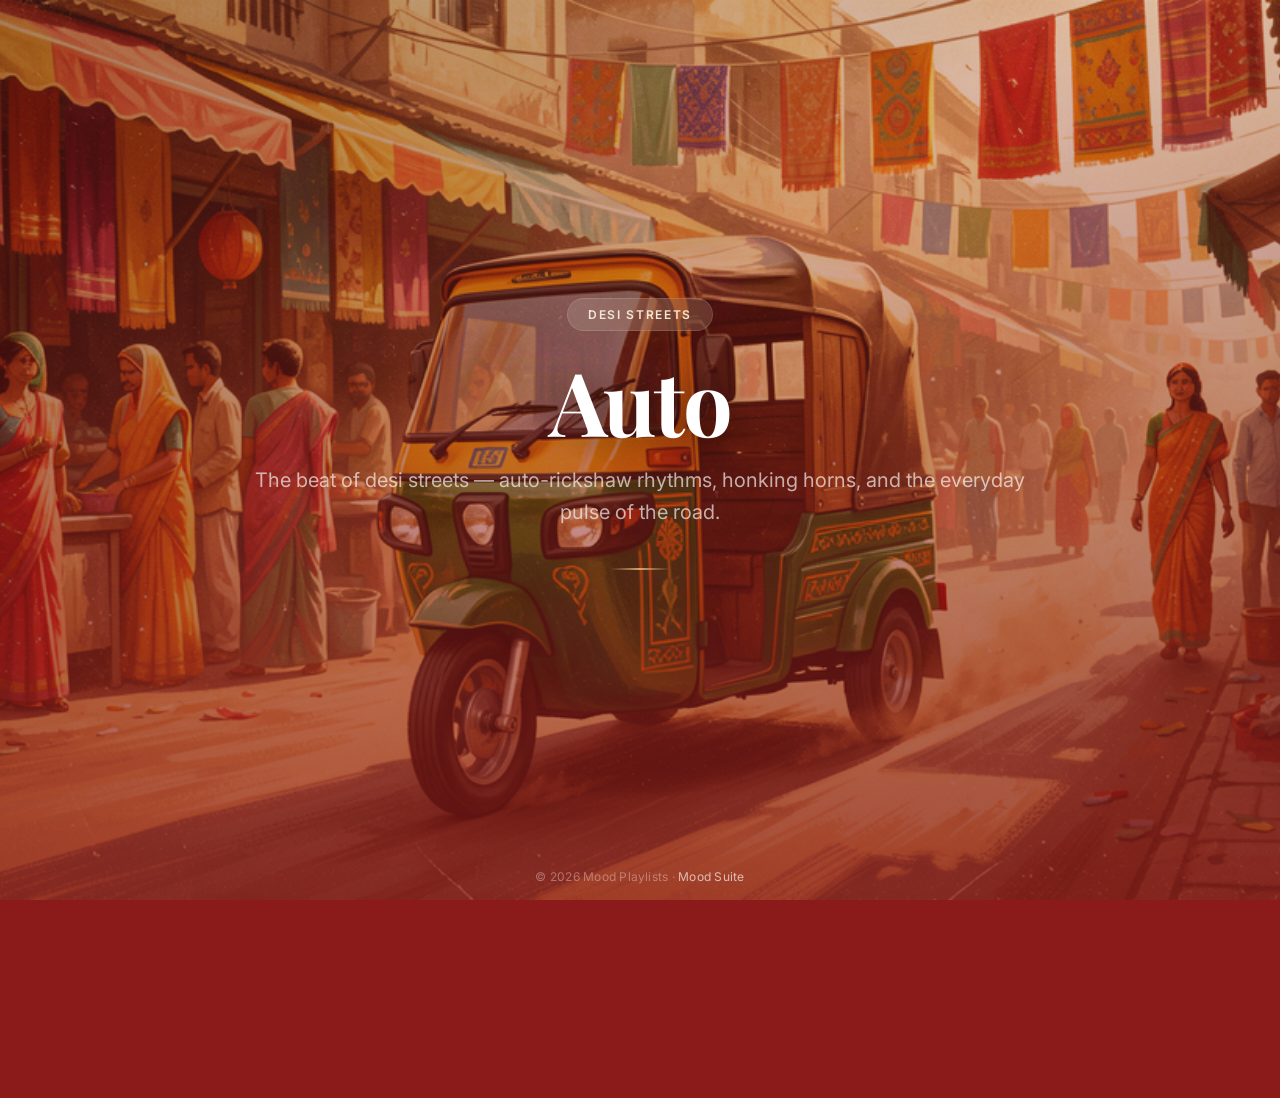
==== auto.html @ 6607609c "fix: rewrite togglePlay logic + add debug logging for playlist playback - Replace cuePlaylist+playVi" ====
<!DOCTYPE html>
<html lang="en">
<head>
    <meta charset="UTF-8">
    <meta name="viewport" content="width=device-width, initial-scale=1.0">
    <title>Auto | Mood Playlists</title>
    <link rel="preconnect" href="https://fonts.googleapis.com">
    <link rel="preconnect" href="https://fonts.gstatic.com" crossorigin>
    <link href="https://fonts.googleapis.com/css2?family=Inter:wght@300;400;500;600;700&family=Playfair+Display:wght@700&family=Poppins:wght@400;500;600;700&display=swap" rel="stylesheet">
    <style>
        *, *::before, *::after {
            box-sizing: border-box;
            margin: 0;
            padding: 0;
        }

        :root {
            --primary: #8B1A1A;
            --secondary: #D4A574;
            --accent: #F5E6D3;
            --accent-muted: rgba(245,230,211,0.15);

            --glass-bg: rgba(255, 255, 255, 0.06);
            --glass-border: rgba(255, 255, 255, 0.12);
            --glass-hover-border: rgba(255, 255, 255, 0.25);

            --text: #FFFFFF;
            --text-muted: rgba(255, 255, 255, 0.65);
            --text-subtle: rgba(255, 255, 255, 0.35);

            --backdrop-blur: 24px;
            --radius-lg: 28px;
            --radius-md: 16px;

            --shadow-glass: 0 8px 32px rgba(0, 0, 0, 0.35), inset 0 1px 0 rgba(255,255,255,0.08);
            --shadow-hover: 0 16px 48px rgba(0, 0, 0, 0.45), inset 0 1px 0 rgba(255,255,255,0.12);
        }

        html, body {
            height: 100%;
            overflow-x: hidden;
        }

        body {
            font-family: 'Inter', system-ui, -apple-system, sans-serif;
            color: var(--text);
            background-color: var(--primary);
            min-height: 100vh;
        }

        /* ── Background layer ── */
        .bg-layer {
            position: fixed;
            inset: 0;
            z-index: -2;
            background-image: url('images/delux-saloon.jpg');
            background-size: cover;
            background-position: center;
            background-repeat: no-repeat;
        }

        .bg-overlay {
            position: fixed;
            inset: 0;
            z-index: -1;
            background:
                linear-gradient(180deg,
                    rgba(139, 26, 26, 0.25) 0%,
                    rgba(139, 26, 26, 0.45) 50%,
                    rgba(139, 26, 26, 0.7) 100%
                ),
                linear-gradient(135deg,
                    rgba(0,0,0,0.3) 0%,
                    transparent 50%,
                    rgba(0,0,0,0.15) 100%
                );
        }

        /* ── Content ── */
        .content {
            position: relative;
            z-index: 10;
            min-height: 100vh;
            display: flex;
            flex-direction: column;
            align-items: center;
            justify-content: center;
            padding: 48px 24px;
            animation: fade-in 0.9s ease-out;
        }

        .hero {
            text-align: center;
            max-width: 780px;
            width: 100%;
        }

        .mood-tag {
            display: inline-block;
            font-size: 0.75rem;
            font-weight: 600;
            letter-spacing: 0.14em;
            text-transform: uppercase;
            padding: 8px 20px;
            border-radius: 999px;
            background: var(--accent-muted);
            border: 1px solid var(--glass-border);
            color: var(--accent);
            margin-bottom: 24px;
            animation: fade-slide-up 0.7s 0.2s both;
            backdrop-filter: blur(var(--backdrop-blur));
        }

        .title {
            font-family: 'Playfair Display', Georgia, serif;
            font-weight: 700;
            font-size: clamp(3rem, 8vw, 5.5rem);
            line-height: 1.05;
            letter-spacing: -0.02em;
            margin-bottom: 16px;
            text-shadow: 0 4px 40px rgba(0, 0, 0, 0.5);
            animation: fade-slide-up 0.8s 0.3s both;
        }

        .subtitle {
            font-family: 'Inter', system-ui, sans-serif;
            font-size: clamp(1rem, 2.5vw, 1.25rem);
            font-weight: 400;
            color: var(--text-muted);
            line-height: 1.6;
            margin-bottom: 40px;
            animation: fade-slide-up 0.8s 0.4s both;
        }

        .divider {
            width: 60px;
            height: 2px;
            margin: 32px auto;
            border-radius: 2px;
            background: linear-gradient(90deg, transparent, var(--secondary), transparent);
            animation: fade-slide-up 0.7s 0.5s both;
        }

        /* ── Radio player ── */
        .radio-player {
            margin-top: 36px;
            width: 100%;
            max-width: 720px;
            background: var(--glass-bg);
            backdrop-filter: blur(var(--backdrop-blur));
            -webkit-backdrop-filter: blur(var(--backdrop-blur));
            border: 1px solid var(--glass-border);
            border-radius: 999px;
            box-shadow: var(--shadow-glass);
            padding: 14px 20px;
            display: flex;
            align-items: center;
            gap: 16px;
            transition: transform 0.35s cubic-bezier(0.34, 1.56, 0.64, 1),
                        box-shadow 0.35s cubic-bezier(0.34, 1.56, 0.64, 1),
                        border-color 0.35s ease;
            animation: fade-slide-up 0.8s 0.55s both;
        }

        .radio-player:hover {
            transform: translateY(-4px);
            box-shadow: var(--shadow-hover);
            border-color: var(--glass-hover-border);
        }

        .radio-art {
            flex-shrink: 0;
            width: 56px;
            height: 56px;
            border-radius: 12px;
            overflow: hidden;
            background: rgba(0,0,0,0.4);
            box-shadow: 0 4px 12px rgba(0,0,0,0.3);
        }

        .radio-art img {
            width: 100%;
            height: 100%;
            object-fit: cover;
            display: block;
            transition: transform 0.4s ease;
        }

        .radio-player:hover .radio-art img {
            transform: scale(1.04);
        }

        .radio-info {
            flex: 1;
            min-width: 0;
            display: flex;
            flex-direction: column;
            gap: 4px;
        }

        .radio-label {
            display: inline-block;
            font-size: 0.65rem;
            font-weight: 600;
            letter-spacing: 0.16em;
            text-transform: uppercase;
            color: var(--secondary);
            opacity: 0.8;
        }

        .radio-title {
            font-family: 'Playfair Display', Georgia, serif;
            font-size: clamp(0.95rem, 2.2vw, 1.15rem);
            font-weight: 700;
            line-height: 1.25;
            color: var(--text);
            white-space: nowrap;
            overflow: hidden;
            text-overflow: ellipsis;
            text-shadow: 0 1px 8px rgba(0,0,0,0.4);
        }

        .radio-progress-wrap {
            display: flex;
            align-items: center;
            gap: 8px;
            margin-top: 2px;
        }

        .radio-progress {
            flex: 1;
            height: 4px;
            border-radius: 4px;
            background: rgba(255,255,255,0.15);
            overflow: hidden;
            cursor: pointer;
            position: relative;
        }

        .radio-progress-fill {
            height: 100%;
            border-radius: 4px;
            background: linear-gradient(90deg, var(--accent), var(--secondary));
            width: 0%;
            transition: width 0.3s linear;
        }

        .radio-time {
            font-size: 0.7rem;
            font-weight: 500;
            color: var(--text-muted);
            font-variant-numeric: tabular-nums;
            letter-spacing: 0.02em;
            white-space: nowrap;
            min-width: 78px;
            text-align: right;
        }

        .radio-controls {
            display: flex;
            align-items: center;
            gap: 6px;
            flex-shrink: 0;
        }

        .radio-btn {
            display: flex;
            align-items: center;
            justify-content: center;
            width: 36px;
            height: 36px;
            border-radius: 50%;
            border: 1px solid var(--glass-border);
            background: rgba(255,255,255,0.04);
            color: var(--text);
            cursor: pointer;
            transition: all 0.2s cubic-bezier(0.34, 1.56, 0.64, 1);
            backdrop-filter: blur(8px);
        }

        .radio-btn:hover {
            background: rgba(255,255,255,0.12);
            border-color: var(--glass-hover-border);
            transform: scale(1.08);
            color: var(--accent);
        }

        .radio-btn:active {
            transform: scale(0.95);
        }

        .radio-btn svg {
            width: 16px;
            height: 16px;
            display: block;
        }

        .radio-play {
            width: 44px;
            height: 44px;
            background: var(--accent);
            border-color: var(--accent);
            color: var(--primary);
            box-shadow: 0 4px 14px rgba(245,230,211,0.25);
        }

        .radio-play:hover {
            background: #fff;
            border-color: #fff;
            color: var(--primary);
            box-shadow: 0 6px 20px rgba(245,230,211,0.4);
        }

        .radio-volume {
            display: flex;
            align-items: center;
            gap: 6px;
            margin-left: 6px;
            padding-left: 12px;
            border-left: 1px solid var(--glass-border);
        }

        .radio-volume svg {
            width: 14px;
            height: 14px;
            color: var(--text-muted);
            flex-shrink: 0;
        }

        .radio-volume-input {
            -webkit-appearance: none;
            appearance: none;
            width: 64px;
            height: 4px;
            border-radius: 4px;
            background: rgba(255,255,255,0.15);
            outline: none;
            cursor: pointer;
        }

        .radio-volume-input::-webkit-slider-thumb {
            -webkit-appearance: none;
            width: 14px;
            height: 14px;
            border-radius: 50%;
            background: var(--accent);
            border: 2px solid rgba(255,255,255,0.3);
            cursor: pointer;
            box-shadow: 0 2px 6px rgba(0,0,0,0.3);
        }

        .radio-volume-input::-moz-range-thumb {
            width: 14px;
            height: 14px;
            border-radius: 50%;
            background: var(--accent);
            border: 2px solid rgba(255,255,255,0.3);
            cursor: pointer;
        }

        .radio-volume-slider {
            width: 64px;
            height: 4px;
            border-radius: 4px;
            background: rgba(255,255,255,0.15);
            position: relative;
            cursor: pointer;
        }

        .radio-volume-fill {
            height: 100%;
            border-radius: 4px;
            background: var(--accent);
            width: 70%;
            transition: width 0.15s ease;
        }

        /* ── Back button ── */
        .back-link {
            display: inline-flex;
            align-items: center;
            gap: 8px;
            margin-top: 28px;
            color: var(--text);
            text-decoration: none;
            font-family: 'Inter', system-ui, sans-serif;
            font-weight: 500;
            font-size: 0.9rem;
            padding: 12px 24px;
            border-radius: 999px;
            border: 1px solid var(--glass-border);
            background: var(--glass-bg);
            backdrop-filter: blur(12px);
            transition: all 0.3s cubic-bezier(0.34, 1.56, 0.64, 1);
            animation: fade-slide-up 0.7s 0.7s both;
            cursor: pointer;
        }

        .back-link:hover {
            background: rgba(255,255,255,0.12);
            border-color: var(--glass-hover-border);
            transform: translateX(-3px);
            box-shadow: 0 4px 16px rgba(0,0,0,0.2);
        }

        .back-link svg {
            width: 18px;
            height: 18px;
            transition: transform 0.3s ease;
        }

        .back-link:hover svg {
            transform: translateX(-3px);
        }

        .video-wrapper {
            position: relative;
            width: 100%;
            aspect-ratio: 16 / 9;
            border-radius: var(--radius-md);
            overflow: hidden;
            background: rgba(0,0,0,0.3);
        }

        .video-wrapper iframe {
            position: absolute;
            inset: 0;
            width: 100%;
            height: 100%;
            border: none;
        }

        /* ── Footer ── */
        .footer {
            position: fixed;
            bottom: 0;
            left: 0;
            right: 0;
            padding: 16px 24px;
            text-align: center;
            font-size: 0.75rem;
            color: var(--text-subtle);
            letter-spacing: 0.02em;
            z-index: 10;
        }

        .footer a {
            color: var(--text-muted);
            text-decoration: none;
            transition: color 0.2s ease;
        }

        .footer a:hover {
            color: var(--accent);
        }

        /* ── Animations ── */
        @keyframes fade-in {
            from { opacity: 0; }
            to   { opacity: 1; }
        }

        @keyframes fade-slide-up {
            from {
                opacity: 0;
                transform: translateY(30px);
            }
            to {
                opacity: 1;
                transform: translateY(0);
            }
        }

        @keyframes float-gentle {
            0%, 100% { transform: translateY(0); }
            50%      { transform: translateY(-8px); }
        }

        /* ── Radio player mobile ── */
        @media (max-width: 640px) {
            .radio-player {
                flex-wrap: wrap;
                border-radius: var(--radius-lg);
                padding: 12px 14px;
                gap: 10px;
            }
            .radio-art {
                width: 48px;
                height: 48px;
            }
            .radio-info {
                min-width: 0;
                flex: 1 1 100%;
                order: 2;
            }
            .radio-controls {
                flex: 1 1 auto;
                justify-content: center;
            }
            .radio-volume {
                display: none;
            }
            .radio-title {
                font-size: 0.95rem;
            }
            .radio-time {
                font-size: 0.65rem;
                min-width: 68px;
            }
        }

        @media (max-width: 640px) {
            .content {
                padding: 32px 16px;
            }
            .glass-card {
                padding: 16px;
            }
            .title {
                letter-spacing: -0.01em;
            }
        }

        /* ── Reduced motion ── */
        @media (prefers-reduced-motion: reduce) {
            .content, .mood-tag, .title, .subtitle, .divider,
            .glass-card, .back-link, .footer {
                animation: none !important;
                transition: none !important;
            }
            .glass-card:hover {
                transform: none !important;
            }
        }
    </style>
</head>
<body>
    <div class="bg-layer" style="background-image:url('images/auto.jpg')" aria-hidden="true"></div>
    <div class="bg-overlay" aria-hidden="true"></div>

    <main class="content">
        <div class="hero">
            <span class="mood-tag">Desi Streets</span>

            <h1 class="title">Auto</h1>
            <p class="subtitle">The beat of desi streets — auto-rickshaw rhythms, honking horns, and the everyday pulse of the road.</p>

            <div class="divider" aria-hidden="true"></div>
        </div>
    </main>

    <!-- ── Radio Player ── -->
    <div class="radio-player" id="radioPlayer">
        <div class="radio-art">
            <img id="RadioArt" src="data:image/svg+xml,%3Csvg xmlns='http://www.w3.org/2000/svg' viewBox='0 0 100 100'%3E%3Crect width='100' height='100' fill='%231a1a2e'/%3E%3Ctext x='50' y='62' text-anchor='middle' fill='%23D4A574' font-family='Inter' font-size='32' font-weight='700'%3E?%3C/text%3E%3C/svg%3E" alt="Now playing cover">
        </div>
        <div class="radio-info">
            <span class="radio-label">Auto Rickshaw radio</span>
            <span id="RadioTitle" class="radio-title">Pick a track to start</span>
            <div class="radio-progress-wrap">
                <div class="radio-progress" id="RadioProgress" role="slider" aria-label="Seek" tabindex="0" aria-valuemin="0" aria-valuemax="100" aria-valuenow="0">
                    <div class="radio-progress-fill" id="RadioProgressFill"></div>
                </div>
                <span class="radio-time" id="RadioTime">0:00 / 0:00</span>
            </div>
        </div>
        <div class="radio-controls">
            <button class="radio-btn" id="RadioPrev" aria-label="Previous track" title="Previous">
                <svg viewBox="0 0 24 24" fill="none" stroke="currentColor" stroke-width="2" stroke-linecap="round" stroke-linejoin="round">
                    <polygon points="19 20 9 12 19 4 19 20" />
                    <line x1="5" y1="19" x2="5" y2="5" />
                </svg>
            </button>
            <button class="radio-btn radio-play" id="RadioPlay" aria-label="Play" title="Play">
                <svg id="RadioPlayIcon" viewBox="0 0 24 24" fill="currentColor" stroke="none">
                    <polygon points="5 3 19 12 5 21 5 3" />
                </svg>
            </button>
            <button class="radio-btn" id="RadioNext" aria-label="Next track" title="Next">
                <svg viewBox="0 0 24 24" fill="none" stroke="currentColor" stroke-width="2" stroke-linecap="round" stroke-linejoin="round">
                    <polygon points="5 4 15 12 5 20 5 4" />
                    <line x1="19" y1="5" x2="19" y2="19" />
                </svg>
            </button>
            <div class="radio-volume">
                <svg viewBox="0 0 24 24" fill="none" stroke="currentColor" stroke-width="2" stroke-linecap="round" stroke-linejoin="round">
                    <polygon points="11 5 6 9 2 9 2 15 6 15 11 19 11 5" />
                    <path d="M19.07 4.93a10 10 0 0 1 0 14.14M15.54 8.46a5 5 0 0 1 0 7.07" />
                </svg>
                <div class="radio-volume-slider" id="radioVolumeSlider" role="slider" aria-label="Volume" tabindex="0">
                    <div class="radio-volume-fill" id="radioVolumeFill"></div>
                </div>
            </div>
        </div>
    </div>

    <a href="index.html" class="back-link">
        <svg viewBox="0 0 24 24" fill="none" stroke="currentColor" stroke-width="2" stroke-linecap="round" stroke-linejoin="round">
            <path d="M19 12H5M12 19l-7-7 7-7" />
        </svg>
        All Moods
    </a>

    <footer class="footer">
        <span>&copy; 2026 Mood Playlists &middot; </span>
        <a href="index.html">Mood Suite</a>
    </footer>

    <!-- ── YouTube IFrame API: Auto Rickshaw radio playlist driver ── -->
    <script>
        (function () {
            'use strict';

            var PLAYLIST_ID = 'PLTJ1PnzCWyFw';

            // Boot the YouTube IFrame API
            var tag = document.createElement('script');
            tag.src = 'https://www.youtube.com/iframe_api';
            tag.async = true;
            document.head.appendChild(tag);

            // ── DOM references ──
            var art = document.getElementById('RadioArt');
            var titleEl = document.getElementById('RadioTitle');
            var progressFill = document.getElementById('RadioProgressFill');
            var progressEl = document.getElementById('RadioProgress');
            var timeEl = document.getElementById('RadioTime');
            var playBtn = document.getElementById('RadioPlay');
            var playIcon = document.getElementById('RadioPlayIcon');
            var prevBtn = document.getElementById('RadioPrev');
            var nextBtn = document.getElementById('RadioNext');
            var volumeSlider = document.getElementById('radioVolumeSlider');
            var volumeFill = document.getElementById('radioVolumeFill');

            // ── Player state ──
            var player = null;
            var tickTimer = null;
            var ready = false;
            var isPlaying = false;

            // ── Helpers ──
            function fmt(sec) {
                if (!sec || !isFinite(sec)) return '0:00';
                sec = Math.max(0, Math.floor(sec));
                var m = Math.floor(sec / 60);
                var s = sec % 60;
                return m + ':' + (s < 10 ? '0' : '') + s;
            }

            function updateVolumeFill(val) {
                var pct = Math.min(100, Math.max(0, parseInt(val, 10) || 0));
                volumeFill.style.width = pct + '%';
            }

            // ── Player lifecycle ──
            function onReady() {
                console.log('[Delux Saloon] onReady — player ready')
                ready = true;
                player.setVolume(70);
                updateVolumeFill(70);
                attachEvents();
                titleEl.textContent = 'Auto Rickshaw radio — tap play';
                art.style.opacity = '1';
                playBtn.disabled = false;
                playBtn.style.opacity = '1';
            }

            function attachEvents() {
                playBtn.addEventListener('click', togglePlay);
                prevBtn.addEventListener('click', prevTrack);
                nextBtn.addEventListener('click', nextTrack);
                volumeSlider.addEventListener('click', handleVolumeClick);
                volumeSlider.addEventListener('keydown', handleVolumeKey);
                progressEl.addEventListener('click', handleSeek);
                progressEl.addEventListener('keydown', handleSeekKey);
                document.addEventListener('keydown', handleGlobalKey);
            }

            function handleGlobalKey(e) {
                if (e.code === 'Space' && e.target.tagName !== 'INPUT' && e.target.tagName !== 'TEXTAREA') {
                    e.preventDefault();
                    togglePlay();
                    } catch (e) {
                        console.warn('[$f] playVideo retry with loadPlaylist', e);
                        player.loadPlaylist({ list: PLAYLIST_ID });
                    }
                }
            }

            function detachEvents() {
                playBtn.removeEventListener('click', togglePlay);
                prevBtn.removeEventListener('click', prevTrack);
                nextBtn.removeEventListener('click', nextTrack);
                volumeSlider.removeEventListener('click', handleVolumeClick);
                volumeSlider.removeEventListener('keydown', handleVolumeKey);
                progressEl.removeEventListener('click', handleSeek);
                progressEl.removeEventListener('keydown', handleSeekKey);
                document.removeEventListener('keydown', handleGlobalKey);
            }

            function onStateChange(e) {
                console.log('[Delux Saloon] stateChange: PLAYING (1)');
                if (e.data === 1) { // PLAYING
                    isPlaying = true;
                    showPlayPauseIcon(false);
                    startTick();
                    refreshTrackInfo();
                    var d = player.getDuration();
                    if (isFinite(d)) {
                        timeEl.textContent = fmt(player.getCurrentTime()) + ' / ' + fmt(d);
                        } catch (e) {
                        console.warn('[$f] playVideo retry with loadPlaylist', e);
                        player.loadPlaylist({ list: PLAYLIST_ID });
                    }
                }
                    } catch (e) {
                        console.warn('[$f] playVideo retry with loadPlaylist', e);
                        player.loadPlaylist({ list: PLAYLIST_ID });
                    }
                } else if (e.data === 2) { // PAUSED
                    console.log('[Delux Saloon] stateChange: PAUSED (2)')
                    isPlaying = false;
                    showPlayPauseIcon(true);
                    stopTick();
                    timeEl.textContent = fmt(player.getCurrentTime()) + ' / ' + fmt(player.getDuration());
                    } catch (e) {
                        console.warn('[$f] playVideo retry with loadPlaylist', e);
                        player.loadPlaylist({ list: PLAYLIST_ID });
                    }
                } else if (e.data === 0) { // ENDED
                    console.log('[Delux Saloon] stateChange: ENDED (0)')
                    nextTrack();
                    } catch (e) {
                        console.warn('[$f] playVideo retry with loadPlaylist', e);
                        player.loadPlaylist({ list: PLAYLIST_ID });
                    }
                }
            }

            function refreshTrackInfo() {
                if (!player) return;
                var data = player.getVideoData();
                if (data && data.title) {
                    titleEl.textContent = data.title.length > 80 ? data.title.slice(0, 80) + '…' : data.title;
                    } catch (e) {
                        console.warn('[$f] playVideo retry with loadPlaylist', e);
                        player.loadPlaylist({ list: PLAYLIST_ID });
                    }
                }
                var tn = (data && data.thumbnail && data.thumbnail.thumbnails) ?
                    (data.thumbnail.thumbnails[1] || data.thumbnail.thumbnails[0]) : null;
                if (tn && tn.url) {
                    art.src = tn.url + '?v=' + (new Date()).getTime();
                    art.style.opacity = '1';
                    } catch (e) {
                        console.warn('[$f] playVideo retry with loadPlaylist', e);
                        player.loadPlaylist({ list: PLAYLIST_ID });
                    }
                }
            }

            function showPlayPauseIcon(showPlay) {
                if (showPlay) {
                    playIcon.innerHTML = '<polygon points="5 3 19 12 5 21 5 3"/>';
                    playBtn.setAttribute('aria-label', 'Play');
                    playBtn.title = 'Play';
                    } catch (e) {
                        console.warn('[$f] playVideo retry with loadPlaylist', e);
                        player.loadPlaylist({ list: PLAYLIST_ID });
                    }
                } else {
                    playIcon.innerHTML = '<polygon points="8 5 19 12 8 19 8 5"/>';
                    playBtn.setAttribute('aria-label', 'Pause');
                    playBtn.title = 'Pause';
                    } catch (e) {
                        console.warn('[$f] playVideo retry with loadPlaylist', e);
                        player.loadPlaylist({ list: PLAYLIST_ID });
                    }
                }
            }

            function togglePlay() {
                console.log('[Delux Saloon] togglePlay called, state:', player ? player.getPlayerState() : 'no player');
                if (!player || !ready) return;
                var st = player.getPlayerState();
                if (st === 1) {
                    player.pauseVideo();
                    return;
                    } catch (e) {
                        console.warn('[$f] playVideo retry with loadPlaylist', e);
                        player.loadPlaylist({ list: PLAYLIST_ID });
                    }
                }
                if (st === 0 || st === 5) {
                    try {
                        player.playVideo();
                        } catch (e) {
                        console.warn('[$f] playVideo retry with loadPlaylist', e);
                        player.loadPlaylist({ list: PLAYLIST_ID });
                    }
                }
                    player.playVideo();
                    } catch (e) {
                        console.warn('[$f] playVideo retry with loadPlaylist', e);
                        player.loadPlaylist({ list: PLAYLIST_ID });
                    }
                }
            }

            function prevTrack() {
                if (!player || !ready) return;
                var st = player.getPlayerState();
                if (st === 1 || st === 2) {
                    player.prevVideo();
                    } catch (e) {
                        console.warn('[$f] playVideo retry with loadPlaylist', e);
                        player.loadPlaylist({ list: PLAYLIST_ID });
                    }
                } else {
                    togglePlay();
                    } catch (e) {
                        console.warn('[$f] playVideo retry with loadPlaylist', e);
                        player.loadPlaylist({ list: PLAYLIST_ID });
                    }
                }
            }

            function nextTrack() {
                if (!player || !ready) return;
                var st = player.getPlayerState();
                if (st === 1 || st === 2) {
                    player.nextVideo();
                    } catch (e) {
                        console.warn('[$f] playVideo retry with loadPlaylist', e);
                        player.loadPlaylist({ list: PLAYLIST_ID });
                    }
                } else {
                    togglePlay();
                    } catch (e) {
                        console.warn('[$f] playVideo retry with loadPlaylist', e);
                        player.loadPlaylist({ list: PLAYLIST_ID });
                    }
                }
            }

            // ── Progress bar ──
            function handleSeek(e) {
                if (!player || !player.getDuration) return;
                var rect = progressEl.getBoundingClientRect();
                var frac = Math.max(0, Math.min(1, (e.clientX - rect.left) / rect.width));
                var d = player.getDuration();
                if (isFinite(d) && d > 0) player.seekTo(frac * d, true);
            }

            function handleSeekKey(e) {
                if (e.key === 'ArrowRight' || e.key === 'ArrowLeft') {
                    e.preventDefault();
                    var d = player.getDuration();
                    var t = player.getCurrentTime();
                    if (isFinite(d) && d > 0) {
                        var delta = d * 0.05;
                        var nt = e.key === 'ArrowRight' ? Math.min(d, t + delta) : Math.max(0, t - delta);
                        player.seekTo(nt, true);
                        } catch (e) {
                        console.warn('[$f] playVideo retry with loadPlaylist', e);
                        player.loadPlaylist({ list: PLAYLIST_ID });
                    }
                }
                    } catch (e) {
                        console.warn('[$f] playVideo retry with loadPlaylist', e);
                        player.loadPlaylist({ list: PLAYLIST_ID });
                    }
                }
            }

            // ── Volume ──
            function handleVolumeClick(e) {
                if (!player) return;
                var rect = volumeSlider.getBoundingClientRect();
                var pct = Math.max(0, Math.min(100, ((e.clientX - rect.left) / rect.width) * 100));
                player.setVolume(pct);
                updateVolumeFill(pct);
            }

            function handleVolumeKey(e) {
                if (!player) return;
                var cur = player.getVolume();
                if (e.key === 'ArrowRight' || e.key === 'ArrowUp') {
                    e.preventDefault();
                    var nv = Math.min(100, cur + 5);
                    player.setVolume(nv);
                    updateVolumeFill(nv);
                    } catch (e) {
                        console.warn('[$f] playVideo retry with loadPlaylist', e);
                        player.loadPlaylist({ list: PLAYLIST_ID });
                    }
                } else if (e.key === 'ArrowLeft' || e.key === 'ArrowDown') {
                    e.preventDefault();
                    var nv = Math.max(0, cur - 5);
                    player.setVolume(nv);
                    updateVolumeFill(nv);
                    } catch (e) {
                        console.warn('[$f] playVideo retry with loadPlaylist', e);
                        player.loadPlaylist({ list: PLAYLIST_ID });
                    }
                }
            }

            // ── Progress tick ──
            function startTick() {
                stopTick();
                tickTimer = setInterval(function () {
                    if (!player || !isPlaying) return;
                    var t = player.getCurrentTime();
                    var d = player.getDuration();
                    if (isFinite(d) && d > 0 && isFinite(t)) {
                        var pct = (t / d) * 100;
                        progressFill.style.width = pct + '%';
                        progressEl.setAttribute('aria-valuenow', Math.round(pct));
                        timeEl.textContent = fmt(t) + ' / ' + fmt(d);
                        } catch (e) {
                        console.warn('[$f] playVideo retry with loadPlaylist', e);
                        player.loadPlaylist({ list: PLAYLIST_ID });
                    }
                }
                    } catch (e) {
                        console.warn('[$f] playVideo retry with loadPlaylist', e);
                        player.loadPlaylist({ list: PLAYLIST_ID });
                    }
                }, 700);
            }

            function stopTick() {
                if (tickTimer) { clearInterval(tickTimer); tickTimer = null; }
            }

            // ── YouTube IFrame API ready ──
            window.onYouTubeIframeAPIReady = function () {
                var wrap = document.createElement('div');
                wrap.id = 'ytEmbed';
                wrap.style.cssText = 'position:absolute;opacity:0;pointer-events:none;width:32px;height:32px;overflow:hidden;';
                document.body.appendChild(wrap);
                player = new YT.Player('ytEmbed', {
                    height: '1', width: '1',
                    videoId: 'N0jnLZxYwYc',
                    playerVars: {
                        playlist: PLAYLIST_ID,
                        autoplay: 0,
                        controls: 0,
                        modestbranding: 1,
                        iv_load_policy: 3,
                        disablekb: 1,
                        fs: 0,
                        enablejsapi: 1,
                        showinfo: 0,
                        rel: 0,
                        playsinline: 1,
                        origin: window.location.origin
                        } catch (e) {
                        console.warn('[$f] playVideo retry with loadPlaylist', e);
                        player.loadPlaylist({ list: PLAYLIST_ID });
                    }
                },
                    events: {
                        onReady: onReady,
                        onStateChange: onStateChange
                        } catch (e) {
                        console.warn('[$f] playVideo retry with loadPlaylist', e);
                        player.loadPlaylist({ list: PLAYLIST_ID });
                    }
                }
                    } catch (e) {
                        console.warn('[$f] playVideo retry with loadPlaylist', e);
                        player.loadPlaylist({ list: PLAYLIST_ID });
                    }
                });
            };
        })();
    </script>
</body>
</html>
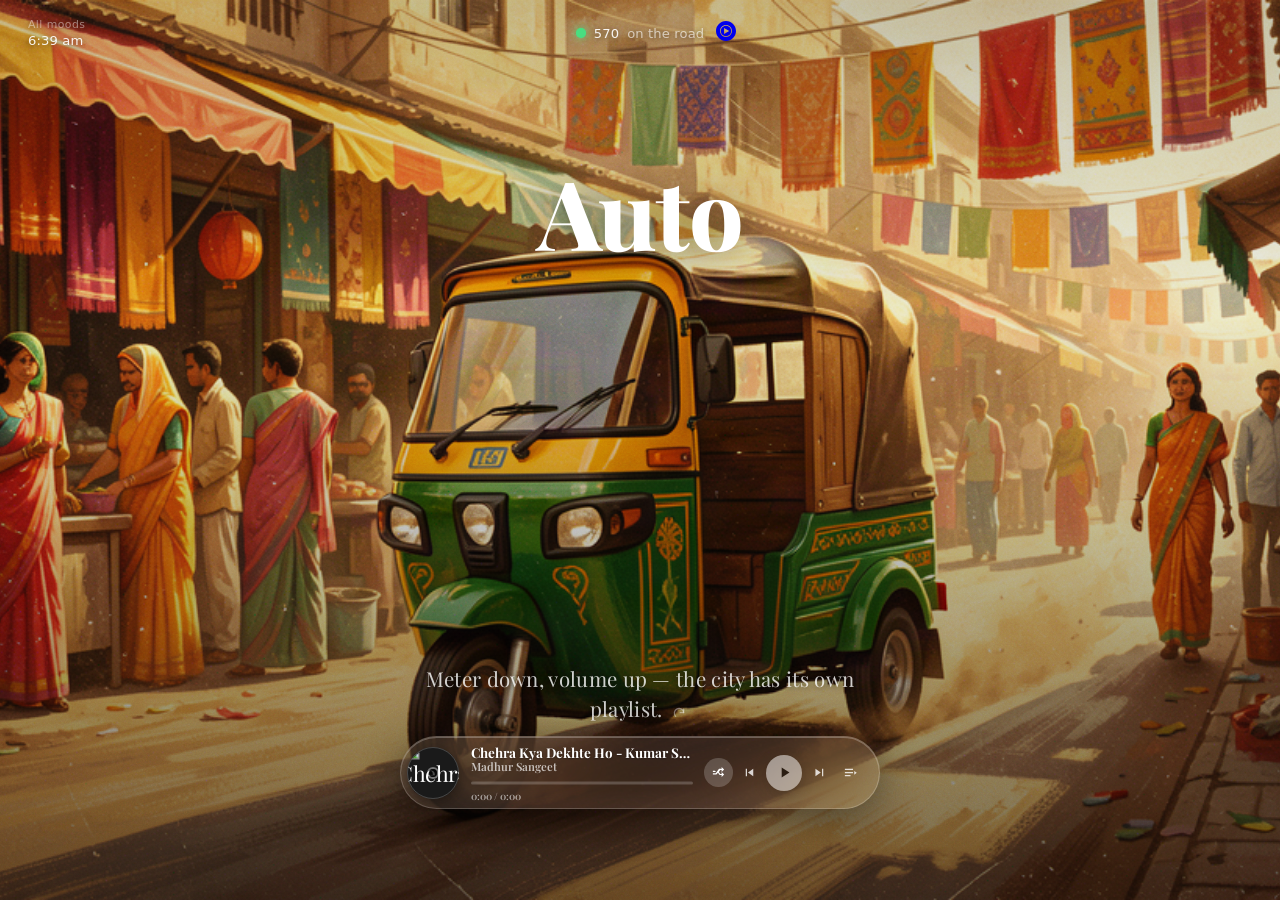
==== commit b10a13b9: "Unify all mood pages on shared truck-style player and fix playlists. Add mood.css/mood-player.js doc" ====
--- a/auto.html
+++ b/auto.html
@@ -1,981 +1,172 @@
 <!DOCTYPE html>
 <html lang="en">
-<head>
-    <meta charset="UTF-8">
-    <meta name="viewport" content="width=device-width, initial-scale=1.0">
+  <head>
+    <meta charset="utf-8" />
+    <meta name="viewport" content="width=device-width, initial-scale=1, viewport-fit=cover" />
     <title>Auto | Mood Playlists</title>
-    <link rel="preconnect" href="https://fonts.googleapis.com">
-    <link rel="preconnect" href="https://fonts.gstatic.com" crossorigin>
-    <link href="https://fonts.googleapis.com/css2?family=Inter:wght@300;400;500;600;700&family=Playfair+Display:wght@700&family=Poppins:wght@400;500;600;700&display=swap" rel="stylesheet">
-    <style>
-        *, *::before, *::after {
-            box-sizing: border-box;
-            margin: 0;
-            padding: 0;
-        }
+    <meta
+      name="description"
+      content="The beat of desi streets — auto-rickshaw rhythms, busy bazaars, honking horns, and the everyday pulse of the road."
+    />
+    <meta name="theme-color" content="#243550" />
+    <link rel="preconnect" href="https://fonts.googleapis.com" />
+    <link rel="preconnect" href="https://fonts.gstatic.com" crossorigin />
+    <link
+      href="https://fonts.googleapis.com/css2?family=Inter:wght@400;500;600&family=Playfair+Display:wght@700&display=swap"
+      rel="stylesheet"
+    />
+    <link rel="stylesheet" href="mood.css" />
+    <link rel="stylesheet" href="auto.css" />
+  </head>
+  <body>
+    <div class="bg" aria-hidden="true">
+      <div class="bg__layer bg__layer--1 is-active"></div>
+      <div class="bg__scrim"></div>
+    </div>
+    <div class="grain" aria-hidden="true"></div>
 
-        :root {
-            --primary: #8B1A1A;
-            --secondary: #D4A574;
-            --accent: #F5E6D3;
-            --accent-muted: rgba(245,230,211,0.15);
+    <div class="yt-host" aria-hidden="true"><div id="yt-player"></div></div>
 
-            --glass-bg: rgba(255, 255, 255, 0.06);
-            --glass-border: rgba(255, 255, 255, 0.12);
-            --glass-hover-border: rgba(255, 255, 255, 0.25);
+    <header class="topbar">
+      <div class="topbar-start">
+        <a class="home" href="index.html">All moods</a>
+        <div class="clock" id="clock" aria-label="Current time"></div>
+      </div>
 
-            --text: #FFFFFF;
-            --text-muted: rgba(255, 255, 255, 0.65);
-            --text-subtle: rgba(255, 255, 255, 0.35);
+      <div class="presence" aria-live="polite">
+        <span class="presence__dot" aria-hidden="true"></span>
+        <span class="presence__count" id="listeners">428</span>
+        <span class="presence__label">on the road</span>
+      </div>
 
-            --backdrop-blur: 24px;
-            --radius-lg: 28px;
-            --radius-md: 16px;
+      <nav class="links" aria-label="Listen elsewhere">
+        <a
+          class="link"
+          id="link-ytm"
+          href="https://music.youtube.com/playlist?list=PLTJ1PnzCWyFw"
+          target="_blank"
+          rel="noopener noreferrer"
+          aria-label="Open the playlist on YouTube Music"
+          title="Open the playlist on YouTube Music"
+        >
+          <svg viewBox="0 0 24 24" width="20" height="20" fill="currentColor" aria-hidden="true">
+            <path
+              d="M12 0C5.376 0 0 5.376 0 12s5.376 12 12 12 12-5.376 12-12S18.624 0 12 0zm0 19.104c-3.924 0-7.104-3.18-7.104-7.104S8.076 4.896 12 4.896s7.104 3.18 7.104 7.104-3.18 7.104-7.104 7.104zm0-13.332c-3.432 0-6.228 2.796-6.228 6.228S8.568 18.228 12 18.228s6.228-2.796 6.228-6.228S15.432 5.772 12 5.772zM9.684 15.54V8.46L15.816 12l-6.132 3.54z"
+            />
+          </svg>
+        </a>
+      </nav>
+    </header>
 
-            --shadow-glass: 0 8px 32px rgba(0, 0, 0, 0.35), inset 0 1px 0 rgba(255,255,255,0.08);
-            --shadow-hover: 0 16px 48px rgba(0, 0, 0, 0.45), inset 0 1px 0 rgba(255,255,255,0.12);
-        }
+    <main>
+      <h1 class="logo">
+        Auto
+        <span class="sr-only">Auto — desi street radio</span>
+      </h1>
 
-        html, body {
-            height: 100%;
-            overflow-x: hidden;
-        }
+      <div class="dock">
+        <section class="list" id="list" aria-label="Playlist">
+          <ol id="listItems"></ol>
+        </section>
 
-        body {
-            font-family: 'Inter', system-ui, -apple-system, sans-serif;
-            color: var(--text);
-            background-color: var(--primary);
-            min-height: 100vh;
-        }
+        <p class="bumper">
+          <span class="bumper__text" id="bumperText" aria-live="polite"
+            >Meter down, volume up — the city has its own playlist.</span
+          ><button class="bumper__next" id="bumperNext" type="button" aria-label="Another line">
+            <svg viewBox="0 0 24 24" width="14" height="14" fill="none" stroke="currentColor" stroke-width="2.2" stroke-linecap="round" stroke-linejoin="round" aria-hidden="true">
+              <path d="M20 11.5A8 8 0 106.3 17.7" />
+              <path d="M20 5.5v6h-6" />
+            </svg>
+          </button>
+        </p>
 
-        /* ── Background layer ── */
-        .bg-layer {
-            position: fixed;
-            inset: 0;
-            z-index: -2;
-            background-image: url('images/delux-saloon.jpg');
-            background-size: cover;
-            background-position: center;
-            background-repeat: no-repeat;
-        }
+        <section class="player" id="player" aria-label="Player">
+          <div class="disc" id="disc">
+            <div class="disc__ring">
+              <img id="cover" class="disc__art" alt="" src="" />
+            </div>
+            <span class="disc__hub" aria-hidden="true"></span>
+          </div>
 
-        .bg-overlay {
-            position: fixed;
-            inset: 0;
-            z-index: -1;
-            background:
-                linear-gradient(180deg,
-                    rgba(139, 26, 26, 0.25) 0%,
-                    rgba(139, 26, 26, 0.45) 50%,
-                    rgba(139, 26, 26, 0.7) 100%
-                ),
-                linear-gradient(135deg,
-                    rgba(0,0,0,0.3) 0%,
-                    transparent 50%,
-                    rgba(0,0,0,0.15) 100%
-                );
-        }
+          <div class="meta">
+            <p class="meta__title" id="title">Loading the cassette</p>
+            <p class="meta__artist" id="artist">&nbsp;</p>
 
-        /* ── Content ── */
-        .content {
-            position: relative;
-            z-index: 10;
-            min-height: 100vh;
-            display: flex;
-            flex-direction: column;
-            align-items: center;
-            justify-content: center;
-            padding: 48px 24px;
-            animation: fade-in 0.9s ease-out;
-        }
+            <div
+              class="seek"
+              id="seek"
+              role="slider"
+              tabindex="0"
+              aria-label="Seek"
+              aria-valuemin="0"
+              aria-valuemax="100"
+              aria-valuenow="0"
+            >
+              <div class="seek__rail"><div class="seek__fill" id="seekFill"></div></div>
+              <div class="seek__knob" id="seekKnob"></div>
+            </div>
+            <div class="time"><span id="tCur">0:00</span> / <span id="tDur">0:00</span></div>
+          </div>
 
-        .hero {
-            text-align: center;
-            max-width: 780px;
-            width: 100%;
-        }
-
-        .mood-tag {
-            display: inline-block;
-            font-size: 0.75rem;
-            font-weight: 600;
-            letter-spacing: 0.14em;
-            text-transform: uppercase;
-            padding: 8px 20px;
-            border-radius: 999px;
-            background: var(--accent-muted);
-            border: 1px solid var(--glass-border);
-            color: var(--accent);
-            margin-bottom: 24px;
-            animation: fade-slide-up 0.7s 0.2s both;
-            backdrop-filter: blur(var(--backdrop-blur));
-        }
-
-        .title {
-            font-family: 'Playfair Display', Georgia, serif;
-            font-weight: 700;
-            font-size: clamp(3rem, 8vw, 5.5rem);
-            line-height: 1.05;
-            letter-spacing: -0.02em;
-            margin-bottom: 16px;
-            text-shadow: 0 4px 40px rgba(0, 0, 0, 0.5);
-            animation: fade-slide-up 0.8s 0.3s both;
-        }
-
-        .subtitle {
-            font-family: 'Inter', system-ui, sans-serif;
-            font-size: clamp(1rem, 2.5vw, 1.25rem);
-            font-weight: 400;
-            color: var(--text-muted);
-            line-height: 1.6;
-            margin-bottom: 40px;
-            animation: fade-slide-up 0.8s 0.4s both;
-        }
-
-        .divider {
-            width: 60px;
-            height: 2px;
-            margin: 32px auto;
-            border-radius: 2px;
-            background: linear-gradient(90deg, transparent, var(--secondary), transparent);
-            animation: fade-slide-up 0.7s 0.5s both;
-        }
-
-        /* ── Radio player ── */
-        .radio-player {
-            margin-top: 36px;
-            width: 100%;
-            max-width: 720px;
-            background: var(--glass-bg);
-            backdrop-filter: blur(var(--backdrop-blur));
-            -webkit-backdrop-filter: blur(var(--backdrop-blur));
-            border: 1px solid var(--glass-border);
-            border-radius: 999px;
-            box-shadow: var(--shadow-glass);
-            padding: 14px 20px;
-            display: flex;
-            align-items: center;
-            gap: 16px;
-            transition: transform 0.35s cubic-bezier(0.34, 1.56, 0.64, 1),
-                        box-shadow 0.35s cubic-bezier(0.34, 1.56, 0.64, 1),
-                        border-color 0.35s ease;
-            animation: fade-slide-up 0.8s 0.55s both;
-        }
-
-        .radio-player:hover {
-            transform: translateY(-4px);
-            box-shadow: var(--shadow-hover);
-            border-color: var(--glass-hover-border);
-        }
-
-        .radio-art {
-            flex-shrink: 0;
-            width: 56px;
-            height: 56px;
-            border-radius: 12px;
-            overflow: hidden;
-            background: rgba(0,0,0,0.4);
-            box-shadow: 0 4px 12px rgba(0,0,0,0.3);
-        }
-
-        .radio-art img {
-            width: 100%;
-            height: 100%;
-            object-fit: cover;
-            display: block;
-            transition: transform 0.4s ease;
-        }
-
-        .radio-player:hover .radio-art img {
-            transform: scale(1.04);
-        }
-
-        .radio-info {
-            flex: 1;
-            min-width: 0;
-            display: flex;
-            flex-direction: column;
-            gap: 4px;
-        }
-
-        .radio-label {
-            display: inline-block;
-            font-size: 0.65rem;
-            font-weight: 600;
-            letter-spacing: 0.16em;
-            text-transform: uppercase;
-            color: var(--secondary);
-            opacity: 0.8;
-        }
-
-        .radio-title {
-            font-family: 'Playfair Display', Georgia, serif;
-            font-size: clamp(0.95rem, 2.2vw, 1.15rem);
-            font-weight: 700;
-            line-height: 1.25;
-            color: var(--text);
-            white-space: nowrap;
-            overflow: hidden;
-            text-overflow: ellipsis;
-            text-shadow: 0 1px 8px rgba(0,0,0,0.4);
-        }
-
-        .radio-progress-wrap {
-            display: flex;
-            align-items: center;
-            gap: 8px;
-            margin-top: 2px;
-        }
-
-        .radio-progress {
-            flex: 1;
-            height: 4px;
-            border-radius: 4px;
-            background: rgba(255,255,255,0.15);
-            overflow: hidden;
-            cursor: pointer;
-            position: relative;
-        }
-
-        .radio-progress-fill {
-            height: 100%;
-            border-radius: 4px;
-            background: linear-gradient(90deg, var(--accent), var(--secondary));
-            width: 0%;
-            transition: width 0.3s linear;
-        }
-
-        .radio-time {
-            font-size: 0.7rem;
-            font-weight: 500;
-            color: var(--text-muted);
-            font-variant-numeric: tabular-nums;
-            letter-spacing: 0.02em;
-            white-space: nowrap;
-            min-width: 78px;
-            text-align: right;
-        }
-
-        .radio-controls {
-            display: flex;
-            align-items: center;
-            gap: 6px;
-            flex-shrink: 0;
-        }
-
-        .radio-btn {
-            display: flex;
-            align-items: center;
-            justify-content: center;
-            width: 36px;
-            height: 36px;
-            border-radius: 50%;
-            border: 1px solid var(--glass-border);
-            background: rgba(255,255,255,0.04);
-            color: var(--text);
-            cursor: pointer;
-            transition: all 0.2s cubic-bezier(0.34, 1.56, 0.64, 1);
-            backdrop-filter: blur(8px);
-        }
-
-        .radio-btn:hover {
-            background: rgba(255,255,255,0.12);
-            border-color: var(--glass-hover-border);
-            transform: scale(1.08);
-            color: var(--accent);
-        }
-
-        .radio-btn:active {
-            transform: scale(0.95);
-        }
-
-        .radio-btn svg {
-            width: 16px;
-            height: 16px;
-            display: block;
-        }
-
-        .radio-play {
-            width: 44px;
-            height: 44px;
-            background: var(--accent);
-            border-color: var(--accent);
-            color: var(--primary);
-            box-shadow: 0 4px 14px rgba(245,230,211,0.25);
-        }
-
-        .radio-play:hover {
-            background: #fff;
-            border-color: #fff;
-            color: var(--primary);
-            box-shadow: 0 6px 20px rgba(245,230,211,0.4);
-        }
-
-        .radio-volume {
-            display: flex;
-            align-items: center;
-            gap: 6px;
-            margin-left: 6px;
-            padding-left: 12px;
-            border-left: 1px solid var(--glass-border);
-        }
-
-        .radio-volume svg {
-            width: 14px;
-            height: 14px;
-            color: var(--text-muted);
-            flex-shrink: 0;
-        }
-
-        .radio-volume-input {
-            -webkit-appearance: none;
-            appearance: none;
-            width: 64px;
-            height: 4px;
-            border-radius: 4px;
-            background: rgba(255,255,255,0.15);
-            outline: none;
-            cursor: pointer;
-        }
-
-        .radio-volume-input::-webkit-slider-thumb {
-            -webkit-appearance: none;
-            width: 14px;
-            height: 14px;
-            border-radius: 50%;
-            background: var(--accent);
-            border: 2px solid rgba(255,255,255,0.3);
-            cursor: pointer;
-            box-shadow: 0 2px 6px rgba(0,0,0,0.3);
-        }
-
-        .radio-volume-input::-moz-range-thumb {
-            width: 14px;
-            height: 14px;
-            border-radius: 50%;
-            background: var(--accent);
-            border: 2px solid rgba(255,255,255,0.3);
-            cursor: pointer;
-        }
-
-        .radio-volume-slider {
-            width: 64px;
-            height: 4px;
-            border-radius: 4px;
-            background: rgba(255,255,255,0.15);
-            position: relative;
-            cursor: pointer;
-        }
-
-        .radio-volume-fill {
-            height: 100%;
-            border-radius: 4px;
-            background: var(--accent);
-            width: 70%;
-            transition: width 0.15s ease;
-        }
-
-        /* ── Back button ── */
-        .back-link {
-            display: inline-flex;
-            align-items: center;
-            gap: 8px;
-            margin-top: 28px;
-            color: var(--text);
-            text-decoration: none;
-            font-family: 'Inter', system-ui, sans-serif;
-            font-weight: 500;
-            font-size: 0.9rem;
-            padding: 12px 24px;
-            border-radius: 999px;
-            border: 1px solid var(--glass-border);
-            background: var(--glass-bg);
-            backdrop-filter: blur(12px);
-            transition: all 0.3s cubic-bezier(0.34, 1.56, 0.64, 1);
-            animation: fade-slide-up 0.7s 0.7s both;
-            cursor: pointer;
-        }
-
-        .back-link:hover {
-            background: rgba(255,255,255,0.12);
-            border-color: var(--glass-hover-border);
-            transform: translateX(-3px);
-            box-shadow: 0 4px 16px rgba(0,0,0,0.2);
-        }
-
-        .back-link svg {
-            width: 18px;
-            height: 18px;
-            transition: transform 0.3s ease;
-        }
-
-        .back-link:hover svg {
-            transform: translateX(-3px);
-        }
-
-        .video-wrapper {
-            position: relative;
-            width: 100%;
-            aspect-ratio: 16 / 9;
-            border-radius: var(--radius-md);
-            overflow: hidden;
-            background: rgba(0,0,0,0.3);
-        }
-
-        .video-wrapper iframe {
-            position: absolute;
-            inset: 0;
-            width: 100%;
-            height: 100%;
-            border: none;
-        }
-
-        /* ── Footer ── */
-        .footer {
-            position: fixed;
-            bottom: 0;
-            left: 0;
-            right: 0;
-            padding: 16px 24px;
-            text-align: center;
-            font-size: 0.75rem;
-            color: var(--text-subtle);
-            letter-spacing: 0.02em;
-            z-index: 10;
-        }
-
-        .footer a {
-            color: var(--text-muted);
-            text-decoration: none;
-            transition: color 0.2s ease;
-        }
-
-        .footer a:hover {
-            color: var(--accent);
-        }
-
-        /* ── Animations ── */
-        @keyframes fade-in {
-            from { opacity: 0; }
-            to   { opacity: 1; }
-        }
-
-        @keyframes fade-slide-up {
-            from {
-                opacity: 0;
-                transform: translateY(30px);
-            }
-            to {
-                opacity: 1;
-                transform: translateY(0);
-            }
-        }
-
-        @keyframes float-gentle {
-            0%, 100% { transform: translateY(0); }
-            50%      { transform: translateY(-8px); }
-        }
-
-        /* ── Radio player mobile ── */
-        @media (max-width: 640px) {
-            .radio-player {
-                flex-wrap: wrap;
-                border-radius: var(--radius-lg);
-                padding: 12px 14px;
-                gap: 10px;
-            }
-            .radio-art {
-                width: 48px;
-                height: 48px;
-            }
-            .radio-info {
-                min-width: 0;
-                flex: 1 1 100%;
-                order: 2;
-            }
-            .radio-controls {
-                flex: 1 1 auto;
-                justify-content: center;
-            }
-            .radio-volume {
-                display: none;
-            }
-            .radio-title {
-                font-size: 0.95rem;
-            }
-            .radio-time {
-                font-size: 0.65rem;
-                min-width: 68px;
-            }
-        }
-
-        @media (max-width: 640px) {
-            .content {
-                padding: 32px 16px;
-            }
-            .glass-card {
-                padding: 16px;
-            }
-            .title {
-                letter-spacing: -0.01em;
-            }
-        }
-
-        /* ── Reduced motion ── */
-        @media (prefers-reduced-motion: reduce) {
-            .content, .mood-tag, .title, .subtitle, .divider,
-            .glass-card, .back-link, .footer {
-                animation: none !important;
-                transition: none !important;
-            }
-            .glass-card:hover {
-                transform: none !important;
-            }
-        }
-    </style>
-</head>
-<body>
-    <div class="bg-layer" style="background-image:url('images/auto.jpg')" aria-hidden="true"></div>
-    <div class="bg-overlay" aria-hidden="true"></div>
-
-    <main class="content">
-        <div class="hero">
-            <span class="mood-tag">Desi Streets</span>
-
-            <h1 class="title">Auto</h1>
-            <p class="subtitle">The beat of desi streets — auto-rickshaw rhythms, honking horns, and the everyday pulse of the road.</p>
-
-            <div class="divider" aria-hidden="true"></div>
-        </div>
+          <div class="controls">
+            <button id="shuffle" type="button" class="btn btn--toggle is-on" aria-label="Shuffle" aria-pressed="true">
+              <svg viewBox="0 0 24 24" width="17" height="17" fill="currentColor" aria-hidden="true">
+                <path
+                  d="M17 3l4 4-4 4V8h-2.2l-2.3 3.1 2.3 3.1H17V11l4 4-4 4v-3h-3.2l-2.6-3.5L8.6 15H3v-2h4.6l2.6-3.5L12.8 6H17V3zM3 9h3.4l1.5 2H3V9z"
+                />
+              </svg>
+            </button>
+            <button id="prev" type="button" class="btn" aria-label="Previous track">
+              <svg viewBox="0 0 24 24" width="18" height="18" fill="currentColor" aria-hidden="true">
+                <path d="M6 6h2v12H6zm3.5 6l8.5 6V6z" />
+              </svg>
+            </button>
+            <button id="play" type="button" class="btn btn--play" aria-label="Play" disabled>
+              <svg class="i-play" viewBox="0 0 24 24" width="20" height="20" fill="currentColor" aria-hidden="true">
+                <path d="M8 5v14l11-7z" />
+              </svg>
+              <svg class="i-pause" viewBox="0 0 24 24" width="20" height="20" fill="currentColor" aria-hidden="true">
+                <path d="M6 5h4v14H6zm8 0h4v14h-4z" />
+              </svg>
+            </button>
+            <button id="next" type="button" class="btn" aria-label="Next track">
+              <svg viewBox="0 0 24 24" width="18" height="18" fill="currentColor" aria-hidden="true">
+                <path d="M16 6h2v12h-2zm-2 6L5.5 6v12z" />
+              </svg>
+            </button>
+            <button id="listBtn" type="button" class="btn btn--toggle" aria-label="Playlist" aria-expanded="false" aria-controls="list">
+              <svg viewBox="0 0 24 24" width="17" height="17" fill="currentColor" aria-hidden="true">
+                <path d="M3 6h13v2H3zm0 5h13v2H3zm0 5h9v2H3zm15-6.5l4 3-4 3z" />
+              </svg>
+            </button>
+          </div>
+        </section>
+      </div>
     </main>
 
-    <!-- ── Radio Player ── -->
-    <div class="radio-player" id="radioPlayer">
-        <div class="radio-art">
-            <img id="RadioArt" src="data:image/svg+xml,%3Csvg xmlns='http://www.w3.org/2000/svg' viewBox='0 0 100 100'%3E%3Crect width='100' height='100' fill='%231a1a2e'/%3E%3Ctext x='50' y='62' text-anchor='middle' fill='%23D4A574' font-family='Inter' font-size='32' font-weight='700'%3E?%3C/text%3E%3C/svg%3E" alt="Now playing cover">
-        </div>
-        <div class="radio-info">
-            <span class="radio-label">Auto Rickshaw radio</span>
-            <span id="RadioTitle" class="radio-title">Pick a track to start</span>
-            <div class="radio-progress-wrap">
-                <div class="radio-progress" id="RadioProgress" role="slider" aria-label="Seek" tabindex="0" aria-valuemin="0" aria-valuemax="100" aria-valuenow="0">
-                    <div class="radio-progress-fill" id="RadioProgressFill"></div>
-                </div>
-                <span class="radio-time" id="RadioTime">0:00 / 0:00</span>
-            </div>
-        </div>
-        <div class="radio-controls">
-            <button class="radio-btn" id="RadioPrev" aria-label="Previous track" title="Previous">
-                <svg viewBox="0 0 24 24" fill="none" stroke="currentColor" stroke-width="2" stroke-linecap="round" stroke-linejoin="round">
-                    <polygon points="19 20 9 12 19 4 19 20" />
-                    <line x1="5" y1="19" x2="5" y2="5" />
-                </svg>
-            </button>
-            <button class="radio-btn radio-play" id="RadioPlay" aria-label="Play" title="Play">
-                <svg id="RadioPlayIcon" viewBox="0 0 24 24" fill="currentColor" stroke="none">
-                    <polygon points="5 3 19 12 5 21 5 3" />
-                </svg>
-            </button>
-            <button class="radio-btn" id="RadioNext" aria-label="Next track" title="Next">
-                <svg viewBox="0 0 24 24" fill="none" stroke="currentColor" stroke-width="2" stroke-linecap="round" stroke-linejoin="round">
-                    <polygon points="5 4 15 12 5 20 5 4" />
-                    <line x1="19" y1="5" x2="19" y2="19" />
-                </svg>
-            </button>
-            <div class="radio-volume">
-                <svg viewBox="0 0 24 24" fill="none" stroke="currentColor" stroke-width="2" stroke-linecap="round" stroke-linejoin="round">
-                    <polygon points="11 5 6 9 2 9 2 15 6 15 11 19 11 5" />
-                    <path d="M19.07 4.93a10 10 0 0 1 0 14.14M15.54 8.46a5 5 0 0 1 0 7.07" />
-                </svg>
-                <div class="radio-volume-slider" id="radioVolumeSlider" role="slider" aria-label="Volume" tabindex="0">
-                    <div class="radio-volume-fill" id="radioVolumeFill"></div>
-                </div>
-            </div>
-        </div>
-    </div>
+    <noscript>
+      <p style="color: #fff; text-align: center; padding: 2rem">
+        This page needs JavaScript. The player is a YouTube iframe under the hood.
+      </p>
+    </noscript>
 
-    <a href="index.html" class="back-link">
-        <svg viewBox="0 0 24 24" fill="none" stroke="currentColor" stroke-width="2" stroke-linecap="round" stroke-linejoin="round">
-            <path d="M19 12H5M12 19l-7-7 7-7" />
-        </svg>
-        All Moods
-    </a>
-
-    <footer class="footer">
-        <span>&copy; 2026 Mood Playlists &middot; </span>
-        <a href="index.html">Mood Suite</a>
-    </footer>
-
-    <!-- ── YouTube IFrame API: Auto Rickshaw radio playlist driver ── -->
+    <script src="auto-tracks.js"></script>
     <script>
-        (function () {
-            'use strict';
-
-            var PLAYLIST_ID = 'PLTJ1PnzCWyFw';
-
-            // Boot the YouTube IFrame API
-            var tag = document.createElement('script');
-            tag.src = 'https://www.youtube.com/iframe_api';
-            tag.async = true;
-            document.head.appendChild(tag);
-
-            // ── DOM references ──
-            var art = document.getElementById('RadioArt');
-            var titleEl = document.getElementById('RadioTitle');
-            var progressFill = document.getElementById('RadioProgressFill');
-            var progressEl = document.getElementById('RadioProgress');
-            var timeEl = document.getElementById('RadioTime');
-            var playBtn = document.getElementById('RadioPlay');
-            var playIcon = document.getElementById('RadioPlayIcon');
-            var prevBtn = document.getElementById('RadioPrev');
-            var nextBtn = document.getElementById('RadioNext');
-            var volumeSlider = document.getElementById('radioVolumeSlider');
-            var volumeFill = document.getElementById('radioVolumeFill');
-
-            // ── Player state ──
-            var player = null;
-            var tickTimer = null;
-            var ready = false;
-            var isPlaying = false;
-
-            // ── Helpers ──
-            function fmt(sec) {
-                if (!sec || !isFinite(sec)) return '0:00';
-                sec = Math.max(0, Math.floor(sec));
-                var m = Math.floor(sec / 60);
-                var s = sec % 60;
-                return m + ':' + (s < 10 ? '0' : '') + s;
-            }
-
-            function updateVolumeFill(val) {
-                var pct = Math.min(100, Math.max(0, parseInt(val, 10) || 0));
-                volumeFill.style.width = pct + '%';
-            }
-
-            // ── Player lifecycle ──
-            function onReady() {
-                console.log('[Delux Saloon] onReady — player ready')
-                ready = true;
-                player.setVolume(70);
-                updateVolumeFill(70);
-                attachEvents();
-                titleEl.textContent = 'Auto Rickshaw radio — tap play';
-                art.style.opacity = '1';
-                playBtn.disabled = false;
-                playBtn.style.opacity = '1';
-            }
-
-            function attachEvents() {
-                playBtn.addEventListener('click', togglePlay);
-                prevBtn.addEventListener('click', prevTrack);
-                nextBtn.addEventListener('click', nextTrack);
-                volumeSlider.addEventListener('click', handleVolumeClick);
-                volumeSlider.addEventListener('keydown', handleVolumeKey);
-                progressEl.addEventListener('click', handleSeek);
-                progressEl.addEventListener('keydown', handleSeekKey);
-                document.addEventListener('keydown', handleGlobalKey);
-            }
-
-            function handleGlobalKey(e) {
-                if (e.code === 'Space' && e.target.tagName !== 'INPUT' && e.target.tagName !== 'TEXTAREA') {
-                    e.preventDefault();
-                    togglePlay();
-                    } catch (e) {
-                        console.warn('[$f] playVideo retry with loadPlaylist', e);
-                        player.loadPlaylist({ list: PLAYLIST_ID });
-                    }
-                }
-            }
-
-            function detachEvents() {
-                playBtn.removeEventListener('click', togglePlay);
-                prevBtn.removeEventListener('click', prevTrack);
-                nextBtn.removeEventListener('click', nextTrack);
-                volumeSlider.removeEventListener('click', handleVolumeClick);
-                volumeSlider.removeEventListener('keydown', handleVolumeKey);
-                progressEl.removeEventListener('click', handleSeek);
-                progressEl.removeEventListener('keydown', handleSeekKey);
-                document.removeEventListener('keydown', handleGlobalKey);
-            }
-
-            function onStateChange(e) {
-                console.log('[Delux Saloon] stateChange: PLAYING (1)');
-                if (e.data === 1) { // PLAYING
-                    isPlaying = true;
-                    showPlayPauseIcon(false);
-                    startTick();
-                    refreshTrackInfo();
-                    var d = player.getDuration();
-                    if (isFinite(d)) {
-                        timeEl.textContent = fmt(player.getCurrentTime()) + ' / ' + fmt(d);
-                        } catch (e) {
-                        console.warn('[$f] playVideo retry with loadPlaylist', e);
-                        player.loadPlaylist({ list: PLAYLIST_ID });
-                    }
-                }
-                    } catch (e) {
-                        console.warn('[$f] playVideo retry with loadPlaylist', e);
-                        player.loadPlaylist({ list: PLAYLIST_ID });
-                    }
-                } else if (e.data === 2) { // PAUSED
-                    console.log('[Delux Saloon] stateChange: PAUSED (2)')
-                    isPlaying = false;
-                    showPlayPauseIcon(true);
-                    stopTick();
-                    timeEl.textContent = fmt(player.getCurrentTime()) + ' / ' + fmt(player.getDuration());
-                    } catch (e) {
-                        console.warn('[$f] playVideo retry with loadPlaylist', e);
-                        player.loadPlaylist({ list: PLAYLIST_ID });
-                    }
-                } else if (e.data === 0) { // ENDED
-                    console.log('[Delux Saloon] stateChange: ENDED (0)')
-                    nextTrack();
-                    } catch (e) {
-                        console.warn('[$f] playVideo retry with loadPlaylist', e);
-                        player.loadPlaylist({ list: PLAYLIST_ID });
-                    }
-                }
-            }
-
-            function refreshTrackInfo() {
-                if (!player) return;
-                var data = player.getVideoData();
-                if (data && data.title) {
-                    titleEl.textContent = data.title.length > 80 ? data.title.slice(0, 80) + '…' : data.title;
-                    } catch (e) {
-                        console.warn('[$f] playVideo retry with loadPlaylist', e);
-                        player.loadPlaylist({ list: PLAYLIST_ID });
-                    }
-                }
-                var tn = (data && data.thumbnail && data.thumbnail.thumbnails) ?
-                    (data.thumbnail.thumbnails[1] || data.thumbnail.thumbnails[0]) : null;
-                if (tn && tn.url) {
-                    art.src = tn.url + '?v=' + (new Date()).getTime();
-                    art.style.opacity = '1';
-                    } catch (e) {
-                        console.warn('[$f] playVideo retry with loadPlaylist', e);
-                        player.loadPlaylist({ list: PLAYLIST_ID });
-                    }
-                }
-            }
-
-            function showPlayPauseIcon(showPlay) {
-                if (showPlay) {
-                    playIcon.innerHTML = '<polygon points="5 3 19 12 5 21 5 3"/>';
-                    playBtn.setAttribute('aria-label', 'Play');
-                    playBtn.title = 'Play';
-                    } catch (e) {
-                        console.warn('[$f] playVideo retry with loadPlaylist', e);
-                        player.loadPlaylist({ list: PLAYLIST_ID });
-                    }
-                } else {
-                    playIcon.innerHTML = '<polygon points="8 5 19 12 8 19 8 5"/>';
-                    playBtn.setAttribute('aria-label', 'Pause');
-                    playBtn.title = 'Pause';
-                    } catch (e) {
-                        console.warn('[$f] playVideo retry with loadPlaylist', e);
-                        player.loadPlaylist({ list: PLAYLIST_ID });
-                    }
-                }
-            }
-
-            function togglePlay() {
-                console.log('[Delux Saloon] togglePlay called, state:', player ? player.getPlayerState() : 'no player');
-                if (!player || !ready) return;
-                var st = player.getPlayerState();
-                if (st === 1) {
-                    player.pauseVideo();
-                    return;
-                    } catch (e) {
-                        console.warn('[$f] playVideo retry with loadPlaylist', e);
-                        player.loadPlaylist({ list: PLAYLIST_ID });
-                    }
-                }
-                if (st === 0 || st === 5) {
-                    try {
-                        player.playVideo();
-                        } catch (e) {
-                        console.warn('[$f] playVideo retry with loadPlaylist', e);
-                        player.loadPlaylist({ list: PLAYLIST_ID });
-                    }
-                }
-                    player.playVideo();
-                    } catch (e) {
-                        console.warn('[$f] playVideo retry with loadPlaylist', e);
-                        player.loadPlaylist({ list: PLAYLIST_ID });
-                    }
-                }
-            }
-
-            function prevTrack() {
-                if (!player || !ready) return;
-                var st = player.getPlayerState();
-                if (st === 1 || st === 2) {
-                    player.prevVideo();
-                    } catch (e) {
-                        console.warn('[$f] playVideo retry with loadPlaylist', e);
-                        player.loadPlaylist({ list: PLAYLIST_ID });
-                    }
-                } else {
-                    togglePlay();
-                    } catch (e) {
-                        console.warn('[$f] playVideo retry with loadPlaylist', e);
-                        player.loadPlaylist({ list: PLAYLIST_ID });
-                    }
-                }
-            }
-
-            function nextTrack() {
-                if (!player || !ready) return;
-                var st = player.getPlayerState();
-                if (st === 1 || st === 2) {
-                    player.nextVideo();
-                    } catch (e) {
-                        console.warn('[$f] playVideo retry with loadPlaylist', e);
-                        player.loadPlaylist({ list: PLAYLIST_ID });
-                    }
-                } else {
-                    togglePlay();
-                    } catch (e) {
-                        console.warn('[$f] playVideo retry with loadPlaylist', e);
-                        player.loadPlaylist({ list: PLAYLIST_ID });
-                    }
-                }
-            }
-
-            // ── Progress bar ──
-            function handleSeek(e) {
-                if (!player || !player.getDuration) return;
-                var rect = progressEl.getBoundingClientRect();
-                var frac = Math.max(0, Math.min(1, (e.clientX - rect.left) / rect.width));
-                var d = player.getDuration();
-                if (isFinite(d) && d > 0) player.seekTo(frac * d, true);
-            }
-
-            function handleSeekKey(e) {
-                if (e.key === 'ArrowRight' || e.key === 'ArrowLeft') {
-                    e.preventDefault();
-                    var d = player.getDuration();
-                    var t = player.getCurrentTime();
-                    if (isFinite(d) && d > 0) {
-                        var delta = d * 0.05;
-                        var nt = e.key === 'ArrowRight' ? Math.min(d, t + delta) : Math.max(0, t - delta);
-                        player.seekTo(nt, true);
-                        } catch (e) {
-                        console.warn('[$f] playVideo retry with loadPlaylist', e);
-                        player.loadPlaylist({ list: PLAYLIST_ID });
-                    }
-                }
-                    } catch (e) {
-                        console.warn('[$f] playVideo retry with loadPlaylist', e);
-                        player.loadPlaylist({ list: PLAYLIST_ID });
-                    }
-                }
-            }
-
-            // ── Volume ──
-            function handleVolumeClick(e) {
-                if (!player) return;
-                var rect = volumeSlider.getBoundingClientRect();
-                var pct = Math.max(0, Math.min(100, ((e.clientX - rect.left) / rect.width) * 100));
-                player.setVolume(pct);
-                updateVolumeFill(pct);
-            }
-
-            function handleVolumeKey(e) {
-                if (!player) return;
-                var cur = player.getVolume();
-                if (e.key === 'ArrowRight' || e.key === 'ArrowUp') {
-                    e.preventDefault();
-                    var nv = Math.min(100, cur + 5);
-                    player.setVolume(nv);
-                    updateVolumeFill(nv);
-                    } catch (e) {
-                        console.warn('[$f] playVideo retry with loadPlaylist', e);
-                        player.loadPlaylist({ list: PLAYLIST_ID });
-                    }
-                } else if (e.key === 'ArrowLeft' || e.key === 'ArrowDown') {
-                    e.preventDefault();
-                    var nv = Math.max(0, cur - 5);
-                    player.setVolume(nv);
-                    updateVolumeFill(nv);
-                    } catch (e) {
-                        console.warn('[$f] playVideo retry with loadPlaylist', e);
-                        player.loadPlaylist({ list: PLAYLIST_ID });
-                    }
-                }
-            }
-
-            // ── Progress tick ──
-            function startTick() {
-                stopTick();
-                tickTimer = setInterval(function () {
-                    if (!player || !isPlaying) return;
-                    var t = player.getCurrentTime();
-                    var d = player.getDuration();
-                    if (isFinite(d) && d > 0 && isFinite(t)) {
-                        var pct = (t / d) * 100;
-                        progressFill.style.width = pct + '%';
-                        progressEl.setAttribute('aria-valuenow', Math.round(pct));
-                        timeEl.textContent = fmt(t) + ' / ' + fmt(d);
-                        } catch (e) {
-                        console.warn('[$f] playVideo retry with loadPlaylist', e);
-                        player.loadPlaylist({ list: PLAYLIST_ID });
-                    }
-                }
-                    } catch (e) {
-                        console.warn('[$f] playVideo retry with loadPlaylist', e);
-                        player.loadPlaylist({ list: PLAYLIST_ID });
-                    }
-                }, 700);
-            }
-
-            function stopTick() {
-                if (tickTimer) { clearInterval(tickTimer); tickTimer = null; }
-            }
-
-            // ── YouTube IFrame API ready ──
-            window.onYouTubeIframeAPIReady = function () {
-                var wrap = document.createElement('div');
-                wrap.id = 'ytEmbed';
-                wrap.style.cssText = 'position:absolute;opacity:0;pointer-events:none;width:32px;height:32px;overflow:hidden;';
-                document.body.appendChild(wrap);
-                player = new YT.Player('ytEmbed', {
-                    height: '1', width: '1',
-                    videoId: 'N0jnLZxYwYc',
-                    playerVars: {
-                        playlist: PLAYLIST_ID,
-                        autoplay: 0,
-                        controls: 0,
-                        modestbranding: 1,
-                        iv_load_policy: 3,
-                        disablekb: 1,
-                        fs: 0,
-                        enablejsapi: 1,
-                        showinfo: 0,
-                        rel: 0,
-                        playsinline: 1,
-                        origin: window.location.origin
-                        } catch (e) {
-                        console.warn('[$f] playVideo retry with loadPlaylist', e);
-                        player.loadPlaylist({ list: PLAYLIST_ID });
-                    }
-                },
-                    events: {
-                        onReady: onReady,
-                        onStateChange: onStateChange
-                        } catch (e) {
-                        console.warn('[$f] playVideo retry with loadPlaylist', e);
-                        player.loadPlaylist({ list: PLAYLIST_ID });
-                    }
-                }
-                    } catch (e) {
-                        console.warn('[$f] playVideo retry with loadPlaylist', e);
-                        player.loadPlaylist({ list: PLAYLIST_ID });
-                    }
-                });
-            };
-        })();
+      window.MOOD_CONFIG = {
+        pageTitle: 'Auto',
+        tracksJson: 'auto-tracks.json',
+        listenerMin: 380,
+        listenerMax: 780,
+        quoteLines: [
+          'Meter down, volume up — the city has its own playlist.',
+          'Honk if you love Kumar Sanu; honk twice if you really love Kumar Sanu.',
+          'Yellow paint, black meter, full bass — standard issue.',
+          'The bazaar blurs; the chorus stays sharp.',
+          'Every junction is a concert if the auto driver agrees.',
+          'Rickshaw radio: where traffic is the percussion.',
+        ],
+      };
     </script>
-</body>
-</html>+    <script src="mood-player.js"></script>
+  </body>
+</html>
--- a/mood.css
+++ b/mood.css
@@ -0,0 +1,883 @@
+/* ─────────────────────────────────────────────────────────────
+   Mood Suite — shared shell + player chrome
+   Mood-specific backgrounds and typography live in per-mood CSS.
+   ───────────────────────────────────────────────────────────── */
+
+:root {
+  /* Nudge the wordmark to line up with your artwork.
+     --logo-x: 0 is centred; negative moves left.
+     --logo-top is the distance from the top of the viewport. */
+  --logo-x: 0vw;
+  --logo-top: 13vh;
+  --logo-size: clamp(2.5rem, 8.5vw, 7rem);
+
+  --edge: clamp(1rem, 2.2vw, 1.75rem);
+  --glass: rgba(255, 255, 255, 0.1);
+  --glass-line: rgba(255, 255, 255, 0.2);
+  --shadow-glass: 0 8px 40px rgba(0, 0, 0, 0.45), inset 0 1px 0 rgba(255, 255, 255, 0.25);
+  --text-shadow: 0 1px 6px rgba(0, 0, 0, 0.55);
+
+  /* Baloo 2 is the Devanagari member of the family — "Baloo Bhai 2" is the
+     Gujarati one and carries no U+0900–097F, so it silently fell back to a
+     system font. The fallbacks below are the Devanagari faces that ship with
+     macOS, Windows and Android, for the moment before the webfont lands. */
+  --body: "Playfair Display", Georgia, "Times New Roman", serif;
+  --quote-font: "Playfair Display", Georgia, serif;
+
+  /* Baloo is a heavy display face — right for the wordmark, too shouty for
+     small chrome. The top bar uses the platform UI face instead: lighter,
+     crisper at 13px, and free. */
+  --ui: ui-sans-serif, -apple-system, "Segoe UI Variable Text", "Segoe UI",
+    system-ui, sans-serif;
+
+  /* Motion. One vocabulary, used everywhere — mismatched curves are what
+     make an interface feel assembled rather than designed.
+     `swift` for pointer feedback, `glide` for anything that travels,
+     `settle` for entrances that should decelerate into place. */
+  --swift: 140ms cubic-bezier(0.4, 0, 0.2, 1);
+  --glide: 320ms cubic-bezier(0.4, 0, 0.2, 1);
+  --settle: 620ms cubic-bezier(0.16, 1, 0.3, 1);
+  --ease-settle: cubic-bezier(0.16, 1, 0.3, 1);
+}
+
+* {
+  box-sizing: border-box;
+}
+
+/* Available to crawlers and screen readers, invisible on screen. */
+.sr-only {
+  position: absolute;
+  width: 1px;
+  height: 1px;
+  padding: 0;
+  margin: -1px;
+  overflow: hidden;
+  clip-path: inset(50%);
+  white-space: nowrap;
+  border: 0;
+}
+
+html,
+body {
+  height: 100%;
+}
+
+body {
+  margin: 0;
+  font-family: var(--body);
+  color: #fff;
+  background: #0a1416;
+  -webkit-font-smoothing: antialiased;
+  -moz-osx-font-smoothing: grayscale;
+  text-rendering: optimizeLegibility;
+  overflow: hidden;
+}
+
+/* ── Entrance ───────────────────────────────────────────────
+   Everything rises into place once, slightly staggered, instead of
+   snapping in as the CSS parses. */
+
+@keyframes rise {
+  from {
+    opacity: 0;
+    transform: translate3d(0, 14px, 0);
+  }
+  to {
+    opacity: 1;
+    transform: none;
+  }
+}
+
+@keyframes rise-left {
+  from {
+    opacity: 0;
+    transform: translate3d(-16px, 0, 0);
+  }
+  to {
+    opacity: 1;
+    transform: none;
+  }
+}
+
+@keyframes fade {
+  from {
+    opacity: 0;
+  }
+  to {
+    opacity: 1;
+  }
+}
+
+.topbar,
+.logo,
+.dock {
+  animation: rise var(--settle) both;
+}
+
+.topbar {
+  animation-delay: 0.28s;
+}
+.logo {
+  animation-delay: 0.06s;
+}
+.dock {
+  animation-delay: 0.16s;
+}
+
+.bg__layer.is-active {
+  animation: fade 900ms ease both;
+}
+
+/* ── Background ─────────────────────────────────────────────── */
+
+/* Two stacked layers that crossfade — the page rotates through the
+   artwork as the playlist advances. Add a third by copying a
+   .bg__layer--n rule and dropping another <div> into .bg; the JS
+   counts whatever it finds.
+
+   image-set() picks by format support, not by which file exists, so
+   every format listed must really be on disk — a missing .avif entry
+   leaves Chrome with a blank background rather than falling through. */
+.bg {
+  position: fixed;
+  inset: 0;
+  z-index: -1;
+  background: linear-gradient(180deg, #0a0c10 0%, #141820 50%, #1a1410 100%);
+}
+
+.bg__layer {
+  position: absolute;
+  inset: 0;
+  background-size: cover;
+  background-repeat: no-repeat;
+  background-position: center;
+  opacity: 0;
+  transition: opacity 1.1s var(--ease-settle);
+}
+
+.bg__layer.is-active {
+  opacity: 1;
+}
+
+/* Keeps white text legible over a bright photograph. */
+.bg__scrim {
+  position: absolute;
+  inset: 0;
+  background: linear-gradient(
+    to bottom,
+    rgba(0, 0, 0, 0.28) 0%,
+    rgba(0, 0, 0, 0.06) 26%,
+    rgba(0, 0, 0, 0.1) 58%,
+    rgba(0, 0, 0, 0.48) 100%
+  );
+  pointer-events: none;
+}
+
+.yt-host {
+  position: fixed;
+  top: 0;
+  left: 0;
+  width: 1px;
+  height: 1px;
+  overflow: hidden;
+  opacity: 0;
+  pointer-events: none;
+}
+
+main {
+  position: relative;
+  z-index: 2;
+  min-height: 100dvh;
+  display: flex;
+  flex-direction: column;
+  align-items: center;
+  justify-content: space-between;
+  padding: max(var(--edge), env(safe-area-inset-top)) var(--edge)
+    max(var(--edge), env(safe-area-inset-bottom));
+}
+
+/* ── Corner chrome ──────────────────────────────────────────── */
+
+.topbar {
+  position: fixed;
+  top: max(1.15rem, env(safe-area-inset-top));
+  left: var(--edge);
+  right: var(--edge);
+  z-index: 20;
+  display: grid;
+  grid-template-columns: 1fr auto 1fr;
+  align-items: center;
+  gap: 0.75rem;
+  text-shadow: var(--text-shadow);
+}
+
+.topbar-start {
+  justify-self: start;
+  display: flex;
+  flex-direction: column;
+  align-items: flex-start;
+  gap: 0.12rem;
+}
+
+.home {
+  font-family: var(--ui);
+  font-size: 0.68rem;
+  font-weight: 500;
+  letter-spacing: 0.04em;
+  color: rgba(255, 255, 255, 0.45);
+  text-decoration: none;
+  text-shadow: var(--text-shadow);
+  transition: color var(--swift);
+}
+
+.home:hover {
+  color: #fff;
+}
+
+.clock {
+  justify-self: start;
+  font-family: var(--ui);
+  font-size: 0.82rem;
+  font-weight: 500;
+  letter-spacing: 0.01em;
+  font-variant-numeric: tabular-nums;
+  color: rgba(255, 255, 255, 0.92);
+}
+
+.presence {
+  justify-self: center;
+  display: inline-flex;
+  align-items: center;
+  gap: 0.5rem;
+  font-family: var(--ui);
+  font-size: 0.82rem;
+  font-weight: 500;
+  letter-spacing: 0.01em;
+  white-space: nowrap;
+  color: rgba(255, 255, 255, 0.92);
+}
+
+.presence__dot {
+  position: relative;
+  width: 10px;
+  height: 10px;
+  flex: none;
+  border-radius: 50%;
+  background: #4ade80;
+  box-shadow: 0 0 8px rgba(74, 222, 128, 0.9);
+}
+
+.presence__dot::after {
+  content: "";
+  position: absolute;
+  inset: 0;
+  border-radius: 50%;
+  background: #4ade80;
+  opacity: 0.75;
+  animation: ping 1.9s cubic-bezier(0, 0, 0.2, 1) infinite;
+}
+
+.presence__count {
+  font-variant-numeric: tabular-nums;
+}
+
+.presence__label {
+  font-weight: 400;
+  color: rgba(255, 255, 255, 0.62);
+}
+
+@keyframes ping {
+  75%,
+  100% {
+    transform: scale(2.2);
+    opacity: 0;
+  }
+}
+
+/* ── Quote line (above player dock) ─────────────────────────── */
+  justify-self: end;
+  display: flex;
+  align-items: center;
+}
+
+.link {
+  display: grid;
+  place-items: center;
+  width: 2rem;
+  height: 2rem;
+  border-radius: 50%;
+  color: rgba(255, 255, 255, 0.92);
+  text-decoration: none;
+  transition: background var(--swift), transform var(--swift), color var(--swift);
+}
+
+.link:hover {
+  background: rgba(255, 255, 255, 0.16);
+  color: #fff;
+}
+.link:active {
+  transform: scale(0.95);
+}
+
+/* ── Wordmark ───────────────────────────────────────────────── */
+
+.logo {
+  margin: var(--logo-top) 0 0;
+  translate: var(--logo-x) 0;
+  display: flex;
+  align-items: baseline;
+  gap: 0.22em;
+  font-family: var(--body);
+  font-weight: 800;
+  font-size: var(--logo-size);
+  line-height: 1;
+  letter-spacing: -0.01em;
+  color: #fff;
+  text-align: center;
+  filter: drop-shadow(0 4px 24px rgba(0, 0, 0, 0.5));
+  user-select: none;
+}
+
+.logo--stack {
+  flex-direction: column;
+  align-items: center;
+  gap: 0.05em;
+  line-height: 1.05;
+}
+
+.logo__line {
+  display: block;
+}
+
+/* ── Player dock ────────────────────────────────────────────── */
+
+.dock {
+  position: relative;
+  width: 100%;
+  max-width: 30rem;
+  margin-bottom: clamp(0.5rem, 7vh, 4.5rem);
+}
+
+.player {
+  display: flex;
+  align-items: center;
+  gap: 0.7rem;
+  padding: 0.4rem 0.9rem 0.4rem 0.4rem;
+  border-radius: 999px;
+  border: 1px solid var(--glass-line);
+  background: var(--glass);
+  backdrop-filter: blur(28px) saturate(150%);
+  -webkit-backdrop-filter: blur(28px) saturate(150%);
+  box-shadow: var(--shadow-glass);
+}
+
+/* Album art as a spinning record */
+.disc {
+  position: relative;
+  width: 3.25rem;
+  height: 3.25rem;
+  flex: none;
+}
+
+.disc__ring {
+  width: 100%;
+  height: 100%;
+  border-radius: 50%;
+  overflow: hidden;
+  box-shadow: 0 4px 14px rgba(0, 0, 0, 0.4);
+  outline: 1px solid rgba(255, 255, 255, 0.2);
+  outline-offset: -1px;
+  background: #1a1a1a;
+  animation: spin 8s linear infinite;
+  animation-play-state: paused;
+}
+
+.player.is-playing .disc__ring {
+  animation-play-state: running;
+}
+
+.disc__art {
+  width: 100%;
+  height: 100%;
+  object-fit: cover;
+  display: block;
+}
+
+/* iTunes art is square and needs no help. YouTube thumbnails are 4:3 with
+   letterbox bars around a 16:9 frame, so those get scaled past the bars. */
+.disc__art.is-letterboxed {
+  transform: scale(1.35);
+}
+
+.disc__hub {
+  position: absolute;
+  left: 50%;
+  top: 50%;
+  width: 0.5rem;
+  height: 0.5rem;
+  transform: translate(-50%, -50%);
+  border-radius: 50%;
+  background: rgba(0, 0, 0, 0.7);
+  box-shadow: 0 0 0 2px rgba(255, 255, 255, 0.4);
+}
+
+@keyframes spin {
+  to {
+    transform: rotate(360deg);
+  }
+}
+
+.meta {
+  flex: 1;
+  min-width: 0;
+}
+
+/* Titles crossfade on track change instead of snapping. */
+.meta__title,
+.meta__artist {
+  transition: opacity 220ms ease;
+}
+
+.player.is-swapping .meta__title,
+.player.is-swapping .meta__artist {
+  opacity: 0;
+}
+
+/* The artwork eases up to speed rather than jerking into rotation. */
+.disc {
+  transition: transform var(--glide);
+}
+
+.player.is-playing .disc {
+  transform: scale(1.03);
+}
+
+.meta__title {
+  margin: 0;
+  font-weight: 700;
+  font-size: 0.84rem;
+  line-height: 1.25;
+  text-shadow: 0 1px 2px rgba(0, 0, 0, 0.35);
+  white-space: nowrap;
+  overflow: hidden;
+  text-overflow: ellipsis;
+}
+
+.meta__artist {
+  margin: 0;
+  font-size: 0.71rem;
+  font-weight: 600;
+  line-height: 1.25;
+  color: rgba(255, 255, 255, 0.7);
+  white-space: nowrap;
+  overflow: hidden;
+  text-overflow: ellipsis;
+}
+
+.seek {
+  position: relative;
+  height: 10px;
+  margin-top: 0.2rem;
+  cursor: pointer;
+  touch-action: none;
+}
+
+.seek__rail {
+  position: absolute;
+  inset-inline: 0;
+  top: 50%;
+  height: 3px;
+  transform: translateY(-50%);
+  border-radius: 999px;
+  overflow: hidden;
+  background: rgba(255, 255, 255, 0.2);
+}
+
+/* Driven by scaleX rather than width — width is a layout property and
+   janks; a transform rides the compositor at 60fps. */
+.seek__fill {
+  height: 100%;
+  width: 100%;
+  border-radius: 999px;
+  background: rgba(255, 255, 255, 0.9);
+  transform: scaleX(0);
+  transform-origin: left center;
+  will-change: transform;
+}
+
+/* Positioned by transform in the rAF loop, so `left` stays at 0. */
+.seek__knob {
+  position: absolute;
+  top: 50%;
+  left: 0;
+  width: 10px;
+  height: 10px;
+  transform: translate(-50%, -50%);
+  border-radius: 50%;
+  background: #fff;
+  box-shadow: 0 1px 4px rgba(0, 0, 0, 0.5);
+  opacity: 0;
+  transition: opacity var(--swift);
+  will-change: transform;
+}
+
+.seek:hover .seek__knob,
+.seek:focus-visible .seek__knob {
+  opacity: 1;
+}
+
+.time {
+  margin-top: 0.05rem;
+  font-size: 0.62rem;
+  font-weight: 600;
+  font-variant-numeric: tabular-nums;
+  color: rgba(255, 255, 255, 0.6);
+}
+
+/* ── Controls ───────────────────────────────────────────────── */
+
+.controls {
+  display: flex;
+  align-items: center;
+  gap: 0.15rem;
+  flex: none;
+}
+
+.btn {
+  display: grid;
+  place-items: center;
+  width: 1.8rem;
+  height: 1.8rem;
+  border: none;
+  border-radius: 50%;
+  background: transparent;
+  color: rgba(255, 255, 255, 0.8);
+  cursor: pointer;
+  transition: background var(--swift), color var(--swift), transform var(--swift);
+}
+
+/* Overrides the width/height attributes on the inline SVGs. */
+.btn svg {
+  width: 15px;
+  height: 15px;
+}
+
+.btn:hover {
+  background: rgba(255, 255, 255, 0.15);
+  color: #fff;
+}
+.btn:active {
+  transform: scale(0.92);
+}
+
+.btn--play {
+  width: 2.25rem;
+  height: 2.25rem;
+  background: #fff;
+  color: #000;
+  box-shadow: 0 4px 14px rgba(0, 0, 0, 0.35);
+}
+
+.btn--play svg {
+  width: 17px;
+  height: 17px;
+}
+
+/* The play/pause swap is pure CSS off .player.is-playing. Don't reach for
+   `svg.hidden = true` here — `hidden` is an HTMLElement property, so on an
+   SVG element it silently sets a JS expando and never reflects to the
+   attribute, leaving the icon stuck. */
+.i-pause,
+.player.is-playing .i-play {
+  display: none;
+}
+
+.player.is-playing .i-pause {
+  display: block;
+}
+
+.btn--play:hover {
+  background: #fff;
+  color: #000;
+  transform: scale(1.06);
+}
+
+.btn--play:disabled {
+  opacity: 0.5;
+  cursor: default;
+  transform: none;
+}
+
+.btn--toggle.is-on {
+  color: #fff;
+  background: rgba(255, 255, 255, 0.2);
+}
+
+/* ── Playlist ───────────────────────────────────────────────── */
+
+/* Pops up over the artwork so the dock never moves. */
+.list {
+  position: absolute;
+  bottom: calc(100% + 0.7rem);
+  left: 0;
+  right: 0;
+  z-index: 5;
+  max-height: min(48dvh, 24rem);
+  overflow-y: auto;
+  overscroll-behavior: contain;
+  border-radius: 1.35rem;
+  border: 1px solid var(--glass-line);
+  background: rgba(20, 20, 22, 0.55);
+  backdrop-filter: blur(28px) saturate(150%);
+  -webkit-backdrop-filter: blur(28px) saturate(150%);
+  box-shadow: var(--shadow-glass);
+
+  /* Animated open/close. `hidden` alone pops; this glides and stays
+     interactive-safe because visibility is part of the transition. */
+  opacity: 0;
+  visibility: hidden;
+  transform: translate3d(0, 10px, 0) scale(0.985);
+  transform-origin: bottom center;
+  transition:
+    opacity var(--glide),
+    transform var(--glide),
+    visibility 0s linear 320ms;
+}
+
+.list.is-open {
+  opacity: 1;
+  visibility: visible;
+  transform: none;
+  transition:
+    opacity var(--glide),
+    transform 420ms var(--ease-settle),
+    visibility 0s;
+}
+
+/* Thin, unobtrusive scrollbar — the default chrome one breaks the glass. */
+.list {
+  scrollbar-width: thin;
+  scrollbar-color: rgba(255, 255, 255, 0.28) transparent;
+}
+
+.list::-webkit-scrollbar {
+  width: 6px;
+}
+
+.list::-webkit-scrollbar-track {
+  background: transparent;
+}
+
+.list::-webkit-scrollbar-thumb {
+  border-radius: 999px;
+  background: rgba(255, 255, 255, 0.24);
+}
+
+.list::-webkit-scrollbar-thumb:hover {
+  background: rgba(255, 255, 255, 0.4);
+}
+
+.list ol {
+  margin: 0;
+  padding: 0.4rem;
+  list-style: none;
+  counter-reset: t;
+}
+
+.list li {
+  counter-increment: t;
+}
+
+.list button {
+  width: 100%;
+  display: flex;
+  align-items: baseline;
+  gap: 0.6rem;
+  padding: 0.45rem 0.7rem;
+  border: none;
+  border-radius: 0.7rem;
+  background: transparent;
+  color: rgba(255, 255, 255, 0.82);
+  font-family: var(--body);
+  font-size: 0.86rem;
+  font-weight: 600;
+  text-align: left;
+  cursor: pointer;
+}
+
+.list button::before {
+  content: counter(t);
+  flex: none;
+  width: 1.4rem;
+  font-size: 0.7rem;
+  font-variant-numeric: tabular-nums;
+  color: rgba(255, 255, 255, 0.4);
+}
+
+.list button:hover {
+  background: rgba(255, 255, 255, 0.12);
+  color: #fff;
+}
+
+.list li.is-current button {
+  background: rgba(255, 255, 255, 0.18);
+  color: #fff;
+  font-weight: 800;
+}
+
+.list .t-title {
+  flex: 1;
+  min-width: 0;
+  white-space: nowrap;
+  overflow: hidden;
+  text-overflow: ellipsis;
+}
+
+.list .t-artist {
+  font-size: 0.74rem;
+  font-weight: 600;
+  color: rgba(255, 255, 255, 0.5);
+  white-space: nowrap;
+  overflow: hidden;
+  text-overflow: ellipsis;
+}
+
+/* ── Bumper line ────────────────────────────────────────────── */
+
+/* Matches the player's width so the two read as one stacked unit — the
+   couplets wrap to two lines rather than spilling wider than the pill. */
+.bumper {
+  width: 100%;
+  margin: 0 auto 0.7rem;
+  padding: 0 0.5rem;
+  text-align: center;
+  user-select: none;
+}
+
+/* Yatra One is drawn from hand-painted Indian truck and rickshaw
+   lettering — the right voice for slogans off the back of a truck. */
+.bumper__text {
+  font-family: var(--quote-font);
+  font-size: clamp(1rem, 2.6vw, 1.28rem);
+  font-weight: 400;
+  line-height: 1.5;
+  letter-spacing: 0.015em;
+  text-align: center;
+  text-wrap: balance;
+  color: rgba(255, 255, 255, 0.8);
+  text-shadow: var(--text-shadow);
+  transition: opacity 240ms ease;
+}
+
+.bumper__text.is-swapping {
+  opacity: 0;
+}
+
+.bumper__next {
+  display: inline-flex;
+  align-items: center;
+  justify-content: center;
+  vertical-align: -0.22em;
+  margin-left: 0.4em;
+  width: 1.4rem;
+  height: 1.4rem;
+  padding: 0;
+  border: none;
+  border-radius: 50%;
+  background: transparent;
+  color: rgba(255, 255, 255, 0.4);
+  cursor: pointer;
+  transition: color var(--swift), background var(--swift), rotate 420ms var(--ease-settle);
+}
+
+.bumper__next:hover {
+  color: #fff;
+  background: rgba(255, 255, 255, 0.15);
+}
+
+.bumper__next:active {
+  rotate: 180deg;
+}
+
+/* ── Focus ──────────────────────────────────────────────────── */
+
+:focus-visible {
+  outline: 2px solid #fff;
+  outline-offset: 3px;
+  border-radius: 8px;
+}
+
+/* ── Small screens ──────────────────────────────────────────── */
+
+@media (max-width: 640px) {
+  :root {
+    --logo-top: 16vh;
+  }
+
+  .presence__label {
+    display: none;
+  }
+
+  .player {
+    flex-wrap: wrap;
+    padding: 0.75rem;
+    border-radius: 1.5rem;
+    row-gap: 0.6rem;
+  }
+
+  .controls {
+    width: 100%;
+    justify-content: center;
+    gap: 0.35rem;
+  }
+
+  .disc {
+    width: 3.75rem;
+    height: 3.75rem;
+  }
+}
+
+@media (prefers-reduced-motion: reduce) {
+  /* Kill travel and looping decoration; keep opacity so nothing that was
+     animating in ends up invisible. */
+  *,
+  *::before,
+  *::after {
+    animation-duration: 0.01ms !important;
+    animation-iteration-count: 1 !important;
+    transition-duration: 0.01ms !important;
+    scroll-behavior: auto !important;
+  }
+
+  .disc__ring,
+  .presence__dot::after {
+    animation: none !important;
+  }
+
+  .player.is-playing .disc {
+    transform: none;
+  }
+}
+
+.grain {
+  position: fixed;
+  inset: 0;
+  z-index: 0;
+  pointer-events: none;
+  opacity: 0.14;
+  mix-blend-mode: overlay;
+  background-image: url("data:image/svg+xml,%3Csvg xmlns='http://www.w3.org/2000/svg' width='200' height='200'%3E%3Cfilter id='n'%3E%3CfeTurbulence type='fractalNoise' baseFrequency='0.9' numOctaves='4' stitchTiles='stitch'/%3E%3C/filter%3E%3Crect width='100%25' height='100%25' filter='url(%23n)'/%3E%3C/svg%3E");
+}
+
+.dock {
+  margin-top: auto;
+}
+
+@media (prefers-reduced-transparency: reduce) {
+  .player,
+  .list {
+    background: rgba(18, 16, 20, 0.92);
+    backdrop-filter: none;
+    -webkit-backdrop-filter: none;
+  }
+}
--- a/auto.css
+++ b/auto.css
@@ -0,0 +1,27 @@
+/* Auto — street energy */
+
+:root {
+  --logo-top: 15vh;
+  --logo-size: clamp(3rem, 9vw, 6rem);
+  --body: "Playfair Display", Georgia, serif;
+  --quote-font: "Playfair Display", Georgia, serif;
+}
+
+.bg {
+  background:
+    radial-gradient(ellipse at 30% 70%, rgba(255, 193, 7, 0.28) 0%, transparent 50%),
+    linear-gradient(180deg, #1a2838 0%, #243550 45%, #141820 100%);
+}
+
+.bg__layer--1 {
+  background-image: url("images/auto.jpg");
+}
+
+.bg__scrim {
+  background: linear-gradient(
+    to bottom,
+    rgba(0, 0, 0, 0.22) 0%,
+    rgba(0, 0, 0, 0.06) 35%,
+    rgba(0, 0, 0, 0.55) 100%
+  );
+}
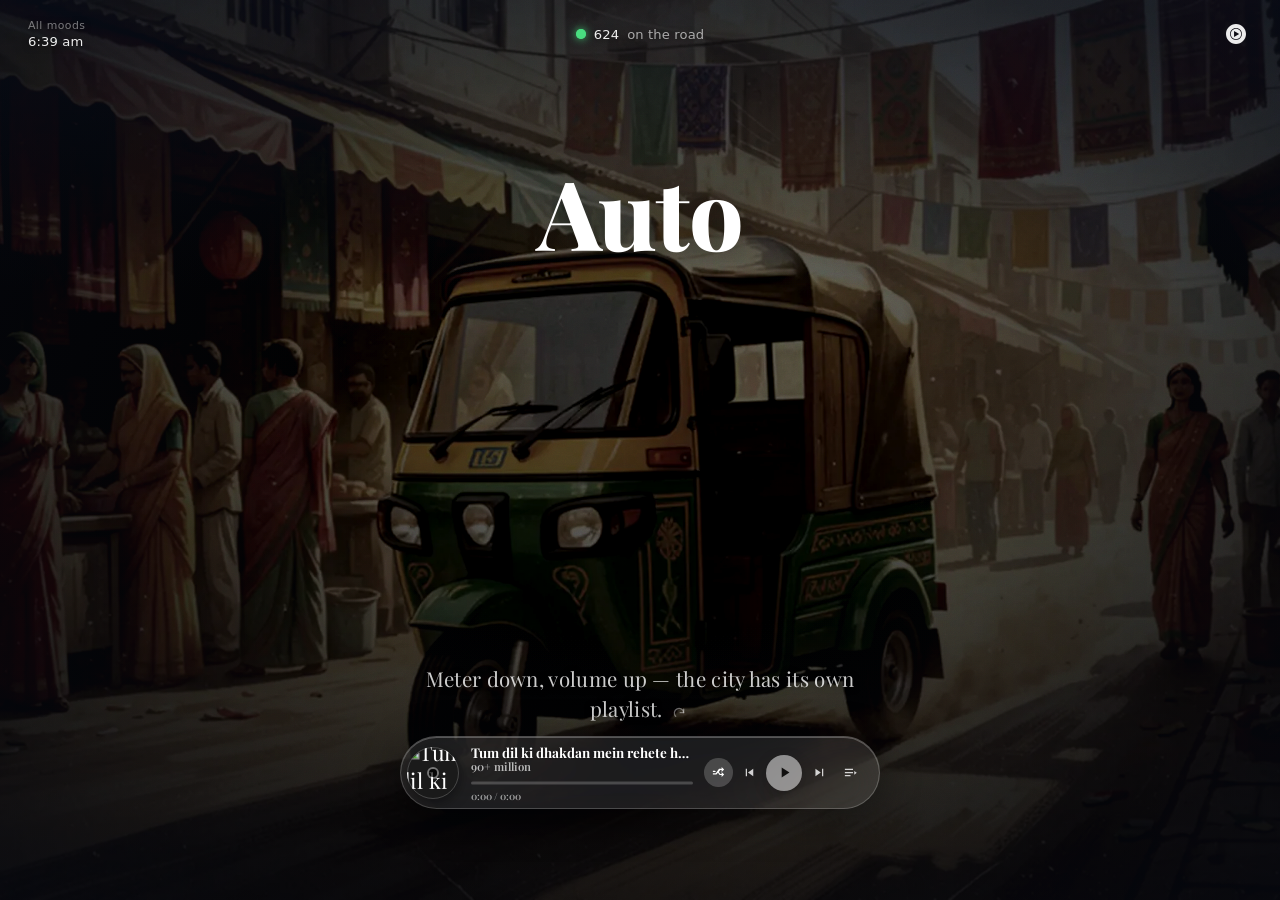
==== commit 6cf6dc52: "Apply truck-wala cinematic backgrounds to all mood pages. Process each mood wallpaper into dual-laye" ====
--- a/auto.html
+++ b/auto.html
@@ -21,6 +21,7 @@
   <body>
     <div class="bg" aria-hidden="true">
       <div class="bg__layer bg__layer--1 is-active"></div>
+      <div class="bg__layer bg__layer--2"></div>
       <div class="bg__scrim"></div>
     </div>
     <div class="grain" aria-hidden="true"></div>
--- a/mood.css
+++ b/mood.css
@@ -153,6 +153,8 @@
   background-position: center;
   opacity: 0;
   transition: opacity 1.1s var(--ease-settle);
+  /* Silhouette feel — photos read as atmosphere, not flat wallpaper. */
+  filter: saturate(0.88) contrast(1.08) brightness(0.92);
 }
 
 .bg__layer.is-active {
@@ -163,13 +165,15 @@
 .bg__scrim {
   position: absolute;
   inset: 0;
-  background: linear-gradient(
-    to bottom,
-    rgba(0, 0, 0, 0.28) 0%,
-    rgba(0, 0, 0, 0.06) 26%,
-    rgba(0, 0, 0, 0.1) 58%,
-    rgba(0, 0, 0, 0.48) 100%
-  );
+  background:
+    radial-gradient(ellipse at center, transparent 32%, rgba(0, 0, 0, 0.52) 100%),
+    linear-gradient(
+      to bottom,
+      rgba(0, 0, 0, 0.38) 0%,
+      rgba(0, 0, 0, 0.08) 28%,
+      rgba(0, 0, 0, 0.14) 58%,
+      rgba(0, 0, 0, 0.55) 100%
+    );
   pointer-events: none;
 }
 
@@ -294,7 +298,7 @@
   }
 }
 
-/* ── Quote line (above player dock) ─────────────────────────── */
+.links {
   justify-self: end;
   display: flex;
   align-items: center;
--- a/auto.css
+++ b/auto.css
@@ -9,19 +9,35 @@
 
 .bg {
   background:
-    radial-gradient(ellipse at 30% 70%, rgba(255, 193, 7, 0.28) 0%, transparent 50%),
-    linear-gradient(180deg, #1a2838 0%, #243550 45%, #141820 100%);
+    radial-gradient(ellipse at 32% 86%, rgba(255, 168, 32, 0.62) 0%, transparent 54%),
+    linear-gradient(180deg, #060e18 0%, #0f1e30 38%, #2a1810 70%, #c87818 100%);
 }
 
 .bg__layer--1 {
-  background-image: url("images/auto.jpg");
+  background-image: image-set(
+    url("images/auto-bg-1.webp") type("image/webp"),
+    url("images/auto-bg-1.jpg")
+  );
+}
+
+.bg__layer--2 {
+  background-position: center 38%;
+}
+
+.bg__layer--2.is-armed {
+  background-image: image-set(
+    url("images/auto-bg-2.webp") type("image/webp"),
+    url("images/auto-bg-2.jpg")
+  );
 }
 
 .bg__scrim {
-  background: linear-gradient(
-    to bottom,
-    rgba(0, 0, 0, 0.22) 0%,
-    rgba(0, 0, 0, 0.06) 35%,
-    rgba(0, 0, 0, 0.55) 100%
-  );
+  background:
+    radial-gradient(ellipse at center, transparent 30%, rgba(8, 12, 24, 0.52) 100%),
+    linear-gradient(
+      to bottom,
+      rgba(10, 20, 36, 0.4) 0%,
+      rgba(0, 0, 0, 0.08) 32%,
+      rgba(0, 0, 0, 0.56) 100%
+    );
 }
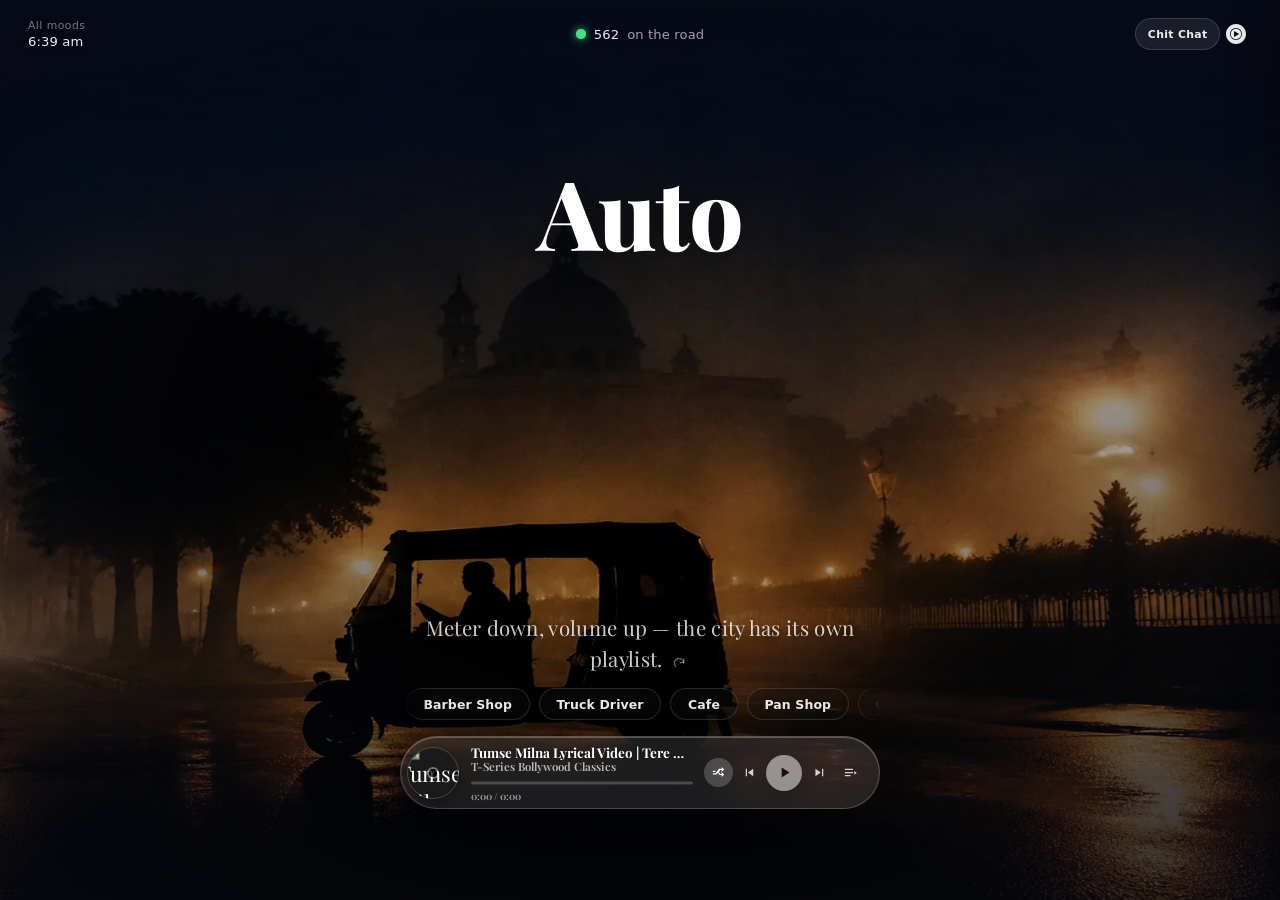
==== commit 97d52e9a: "Add mood pills, Chit Chat panel, and ephemeral chat API. Horizontal mood selector and slide-in chat " ====
--- a/auto.html
+++ b/auto.html
@@ -154,6 +154,7 @@
     <script src="auto-tracks.js"></script>
     <script>
       window.MOOD_CONFIG = {
+        moodId: 'auto',
         pageTitle: 'Auto',
         tracksJson: 'auto-tracks.json',
         listenerMin: 380,
@@ -169,5 +170,6 @@
       };
     </script>
     <script src="mood-player.js"></script>
+    <script src="mood-shell.js"></script>
   </body>
 </html>
--- a/mood.css
+++ b/mood.css
@@ -877,6 +877,415 @@
   margin-top: auto;
 }
 
+/* ── Mood pills ─────────────────────────────────────────────── */
+
+.mood-pills {
+  width: 100%;
+  margin: 0 0 0.85rem;
+  overflow-x: auto;
+  overflow-y: hidden;
+  -webkit-overflow-scrolling: touch;
+  scrollbar-width: none;
+  mask-image: linear-gradient(90deg, transparent, #000 6%, #000 94%, transparent);
+}
+
+.mood-pills::-webkit-scrollbar {
+  display: none;
+}
+
+.mood-pills__track {
+  display: flex;
+  align-items: center;
+  gap: 0.55rem;
+  width: max-content;
+  min-width: 100%;
+  padding: 0.15rem 0.35rem;
+}
+
+.mood-pill {
+  flex: none;
+  display: inline-flex;
+  align-items: center;
+  justify-content: center;
+  padding: 0.48rem 1.05rem;
+  border-radius: 999px;
+  border: 1px solid rgba(255, 255, 255, 0.14);
+  background: rgba(12, 12, 14, 0.42);
+  backdrop-filter: blur(16px) saturate(140%);
+  -webkit-backdrop-filter: blur(16px) saturate(140%);
+  color: rgba(255, 255, 255, 0.92);
+  font-family: var(--ui);
+  font-size: 0.78rem;
+  font-weight: 600;
+  letter-spacing: 0.01em;
+  text-decoration: none;
+  white-space: nowrap;
+  box-shadow: 0 4px 18px rgba(0, 0, 0, 0.28);
+  transition:
+    background var(--swift),
+    color var(--swift),
+    border-color var(--swift),
+    transform var(--swift),
+    box-shadow var(--swift);
+}
+
+.mood-pill:hover {
+  background: rgba(255, 255, 255, 0.14);
+  border-color: rgba(255, 255, 255, 0.28);
+  color: #fff;
+}
+
+.mood-pill:active {
+  transform: scale(0.97);
+}
+
+.mood-pill.is-active {
+  background: #fff;
+  border-color: rgba(255, 255, 255, 0.95);
+  color: #141418;
+  box-shadow: 0 6px 22px rgba(0, 0, 0, 0.38);
+}
+
+.mood-pill.is-active:hover {
+  background: #fff;
+  color: #141418;
+}
+
+/* ── Chit Chat chrome ───────────────────────────────────────── */
+
+.chat-open {
+  width: auto !important;
+  min-width: 2rem;
+  padding: 0 0.72rem;
+  border-radius: 999px !important;
+  border: 1px solid rgba(255, 255, 255, 0.14);
+  background: rgba(255, 255, 255, 0.08);
+  font-family: var(--ui);
+  font-size: 0.68rem;
+  font-weight: 600;
+  letter-spacing: 0.03em;
+  cursor: pointer;
+}
+
+.chat-open__label {
+  white-space: nowrap;
+}
+
+.chat-backdrop {
+  position: fixed;
+  inset: 0;
+  z-index: 40;
+  background: rgba(0, 0, 0, 0.45);
+  backdrop-filter: blur(4px);
+  -webkit-backdrop-filter: blur(4px);
+  opacity: 0;
+  transition: opacity var(--glide);
+  pointer-events: none;
+}
+
+.chat-backdrop:not([hidden]) {
+  opacity: 1;
+  pointer-events: auto;
+}
+
+.chat-panel {
+  position: fixed;
+  top: 0;
+  right: 0;
+  z-index: 50;
+  display: flex;
+  flex-direction: column;
+  width: min(24rem, 100vw);
+  height: 100dvh;
+  border-left: 1px solid rgba(255, 255, 255, 0.14);
+  background: rgba(16, 14, 18, 0.72);
+  backdrop-filter: blur(32px) saturate(160%);
+  -webkit-backdrop-filter: blur(32px) saturate(160%);
+  box-shadow: -12px 0 48px rgba(0, 0, 0, 0.45);
+  transform: translate3d(104%, 0, 0);
+  transition: transform 420ms var(--ease-settle);
+  color: #fff;
+}
+
+.chat-panel.is-open {
+  transform: none;
+}
+
+.chat-panel__head {
+  display: flex;
+  align-items: flex-start;
+  justify-content: space-between;
+  gap: 0.75rem;
+  padding: max(1rem, env(safe-area-inset-top)) 1rem 0.85rem;
+  border-bottom: 1px solid rgba(255, 255, 255, 0.1);
+}
+
+.chat-panel__eyebrow {
+  margin: 0;
+  font-family: var(--ui);
+  font-size: 0.62rem;
+  font-weight: 600;
+  letter-spacing: 0.14em;
+  text-transform: uppercase;
+  color: rgba(255, 255, 255, 0.45);
+}
+
+.chat-panel__title {
+  margin: 0.15rem 0 0;
+  font-family: var(--body);
+  font-size: 1.35rem;
+  font-weight: 700;
+  line-height: 1.1;
+}
+
+.chat-panel__close {
+  display: grid;
+  place-items: center;
+  width: 2rem;
+  height: 2rem;
+  border: none;
+  border-radius: 50%;
+  background: rgba(255, 255, 255, 0.08);
+  color: rgba(255, 255, 255, 0.85);
+  cursor: pointer;
+  transition: background var(--swift), color var(--swift);
+}
+
+.chat-panel__close:hover {
+  background: rgba(255, 255, 255, 0.16);
+  color: #fff;
+}
+
+.chat-gate {
+  padding: 1.25rem 1rem 1.5rem;
+}
+
+.chat-gate__lead {
+  margin: 0 0 1rem;
+  font-family: var(--ui);
+  font-size: 0.86rem;
+  line-height: 1.5;
+  color: rgba(255, 255, 255, 0.72);
+}
+
+.chat-gate__label {
+  display: block;
+  margin-bottom: 0.4rem;
+  font-family: var(--ui);
+  font-size: 0.68rem;
+  font-weight: 600;
+  letter-spacing: 0.08em;
+  text-transform: uppercase;
+  color: rgba(255, 255, 255, 0.5);
+}
+
+.chat-gate__input,
+.chat-compose__input {
+  width: 100%;
+  padding: 0.72rem 0.85rem;
+  border: 1px solid rgba(255, 255, 255, 0.16);
+  border-radius: 0.85rem;
+  background: rgba(0, 0, 0, 0.28);
+  color: #fff;
+  font-family: var(--ui);
+  font-size: 0.88rem;
+  outline: none;
+  transition: border-color var(--swift), background var(--swift);
+}
+
+.chat-gate__input:focus,
+.chat-compose__input:focus {
+  border-color: rgba(255, 255, 255, 0.38);
+  background: rgba(0, 0, 0, 0.38);
+}
+
+.chat-gate__btn {
+  width: 100%;
+  margin-top: 0.75rem;
+  padding: 0.72rem 1rem;
+  border: none;
+  border-radius: 999px;
+  background: #fff;
+  color: #141418;
+  font-family: var(--ui);
+  font-size: 0.82rem;
+  font-weight: 700;
+  cursor: pointer;
+  transition: transform var(--swift), opacity var(--swift);
+}
+
+.chat-gate__btn:hover {
+  transform: translateY(-1px);
+}
+
+.chat-body {
+  display: flex;
+  flex: 1;
+  flex-direction: column;
+  min-height: 0;
+}
+
+.chat-messages {
+  flex: 1;
+  overflow-y: auto;
+  padding: 0.85rem 1rem;
+  display: flex;
+  flex-direction: column;
+  gap: 0.7rem;
+  scrollbar-width: thin;
+  scrollbar-color: rgba(255, 255, 255, 0.22) transparent;
+}
+
+.chat-empty {
+  margin: 2rem 0 0;
+  text-align: center;
+  font-family: var(--ui);
+  font-size: 0.82rem;
+  color: rgba(255, 255, 255, 0.45);
+}
+
+.chat-msg {
+  padding: 0.65rem 0.75rem;
+  border-radius: 0.9rem;
+  background: rgba(255, 255, 255, 0.06);
+  border: 1px solid rgba(255, 255, 255, 0.08);
+}
+
+.chat-msg__head {
+  display: flex;
+  align-items: baseline;
+  justify-content: space-between;
+  gap: 0.5rem;
+  margin-bottom: 0.25rem;
+}
+
+.chat-msg__name {
+  font-family: var(--ui);
+  font-size: 0.72rem;
+  font-weight: 700;
+  color: rgba(255, 255, 255, 0.92);
+}
+
+.chat-msg__time {
+  font-family: var(--ui);
+  font-size: 0.62rem;
+  font-variant-numeric: tabular-nums;
+  color: rgba(255, 255, 255, 0.38);
+}
+
+.chat-msg__text {
+  margin: 0;
+  font-family: var(--ui);
+  font-size: 0.84rem;
+  line-height: 1.45;
+  color: rgba(255, 255, 255, 0.82);
+  word-break: break-word;
+}
+
+.chat-status {
+  margin: 0;
+  padding: 0 1rem 0.35rem;
+  font-family: var(--ui);
+  font-size: 0.72rem;
+  color: rgba(255, 255, 255, 0.55);
+}
+
+.chat-status.is-error {
+  color: #fca5a5;
+}
+
+.chat-compose {
+  display: flex;
+  align-items: center;
+  gap: 0.5rem;
+  padding: 0.75rem 1rem max(0.85rem, env(safe-area-inset-bottom));
+  border-top: 1px solid rgba(255, 255, 255, 0.1);
+}
+
+.chat-compose__send {
+  display: grid;
+  place-items: center;
+  width: 2.35rem;
+  height: 2.35rem;
+  flex: none;
+  border: none;
+  border-radius: 50%;
+  background: #fff;
+  color: #141418;
+  cursor: pointer;
+  transition: transform var(--swift);
+}
+
+.chat-compose__send:hover {
+  transform: scale(1.05);
+}
+
+body.chat-is-open {
+  overflow: hidden;
+}
+
+/* ── Coming soon placeholder ─────────────────────────────────── */
+
+.coming-soon {
+  width: 100%;
+  max-width: 30rem;
+  padding: 1.35rem 1.5rem;
+  border-radius: 1.5rem;
+  border: 1px solid var(--glass-line);
+  background: var(--glass);
+  backdrop-filter: blur(28px) saturate(150%);
+  -webkit-backdrop-filter: blur(28px) saturate(150%);
+  box-shadow: var(--shadow-glass);
+  text-align: center;
+}
+
+.coming-soon__tag {
+  margin: 0 0 0.5rem;
+  font-family: var(--ui);
+  font-size: 0.62rem;
+  font-weight: 600;
+  letter-spacing: 0.16em;
+  text-transform: uppercase;
+  color: rgba(255, 255, 255, 0.45);
+}
+
+.coming-soon__title {
+  margin: 0 0 0.45rem;
+  font-family: var(--body);
+  font-size: clamp(1.2rem, 3vw, 1.5rem);
+  font-weight: 700;
+}
+
+.coming-soon__text {
+  margin: 0;
+  font-family: var(--ui);
+  font-size: 0.84rem;
+  line-height: 1.55;
+  color: rgba(255, 255, 255, 0.68);
+}
+
+@media (max-width: 640px) {
+  .mood-pills {
+    margin-bottom: 0.65rem;
+  }
+
+  .mood-pill {
+    padding: 0.44rem 0.9rem;
+    font-size: 0.74rem;
+  }
+
+  .chat-open__label {
+    display: none;
+  }
+
+  .chat-open::after {
+    content: "Chat";
+    font-family: var(--ui);
+    font-size: 0.68rem;
+    font-weight: 600;
+  }
+}
+
 @media (prefers-reduced-transparency: reduce) {
   .player,
   .list {
